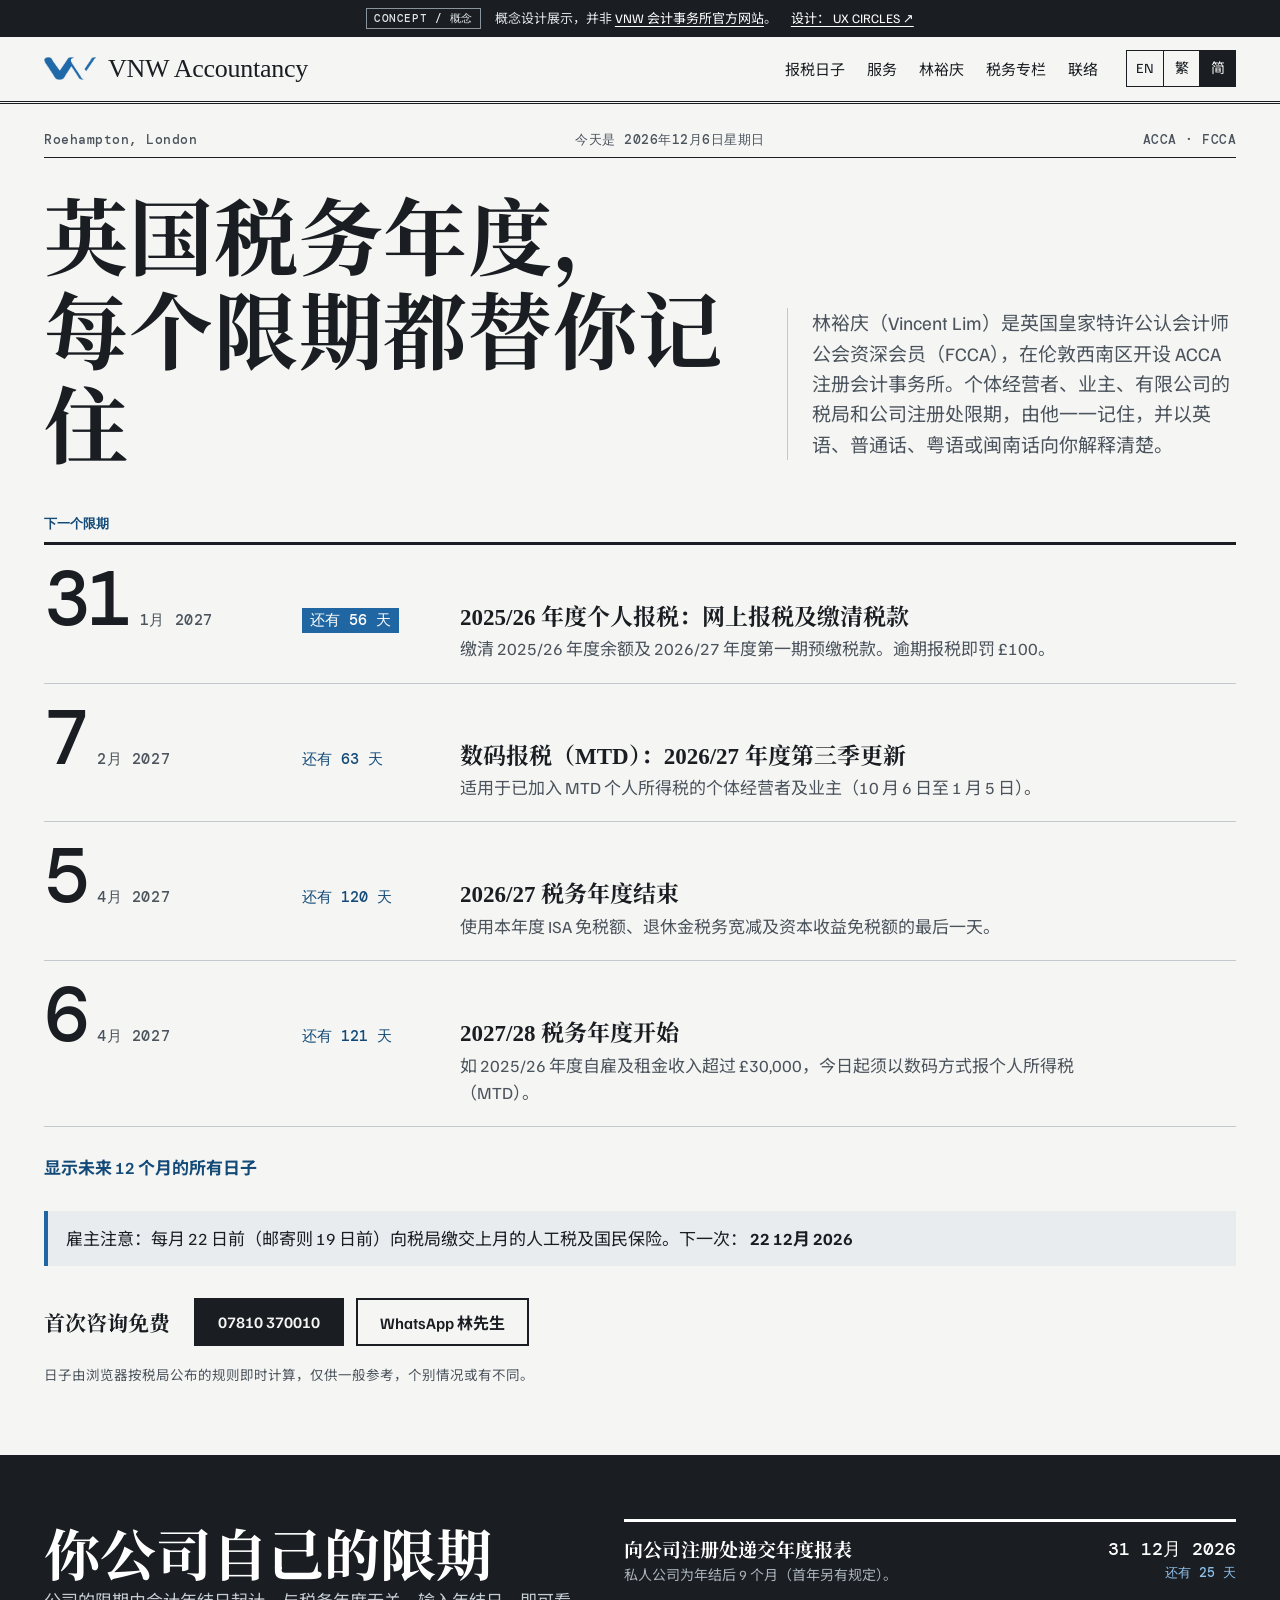
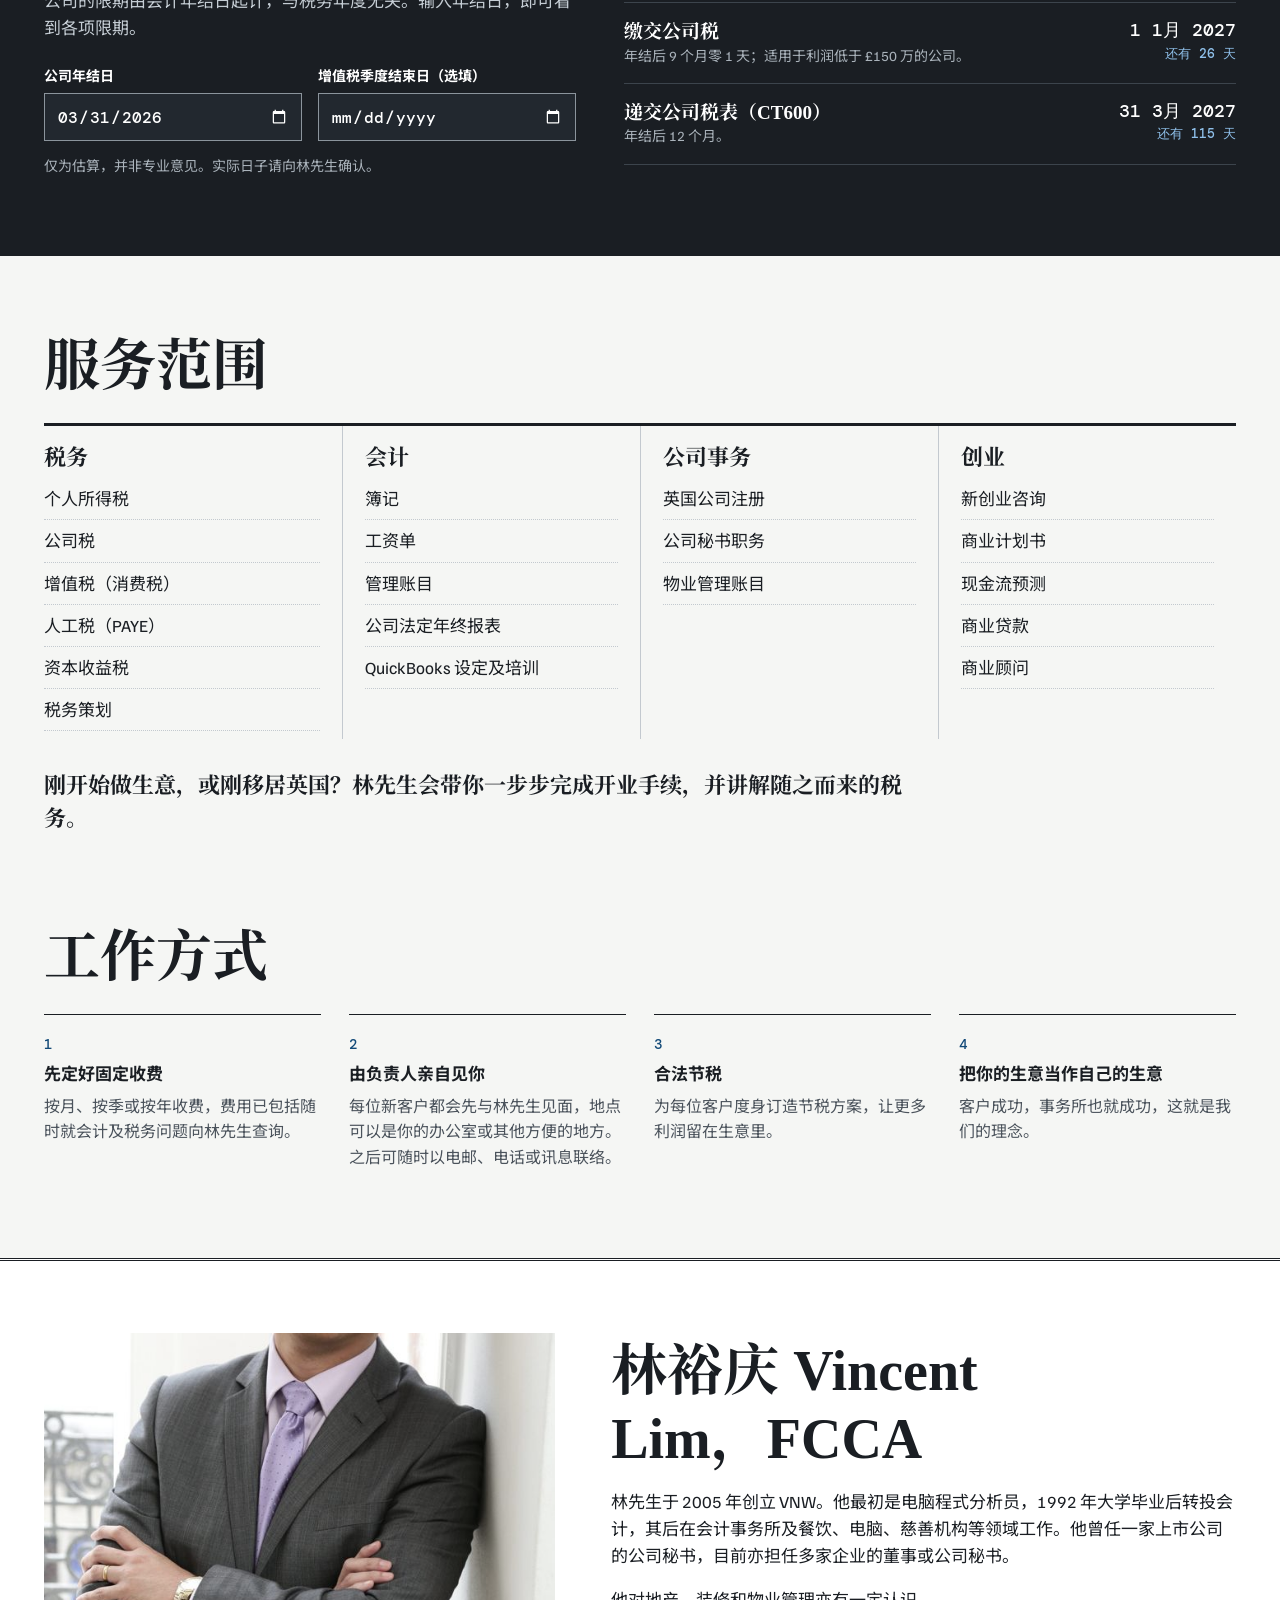
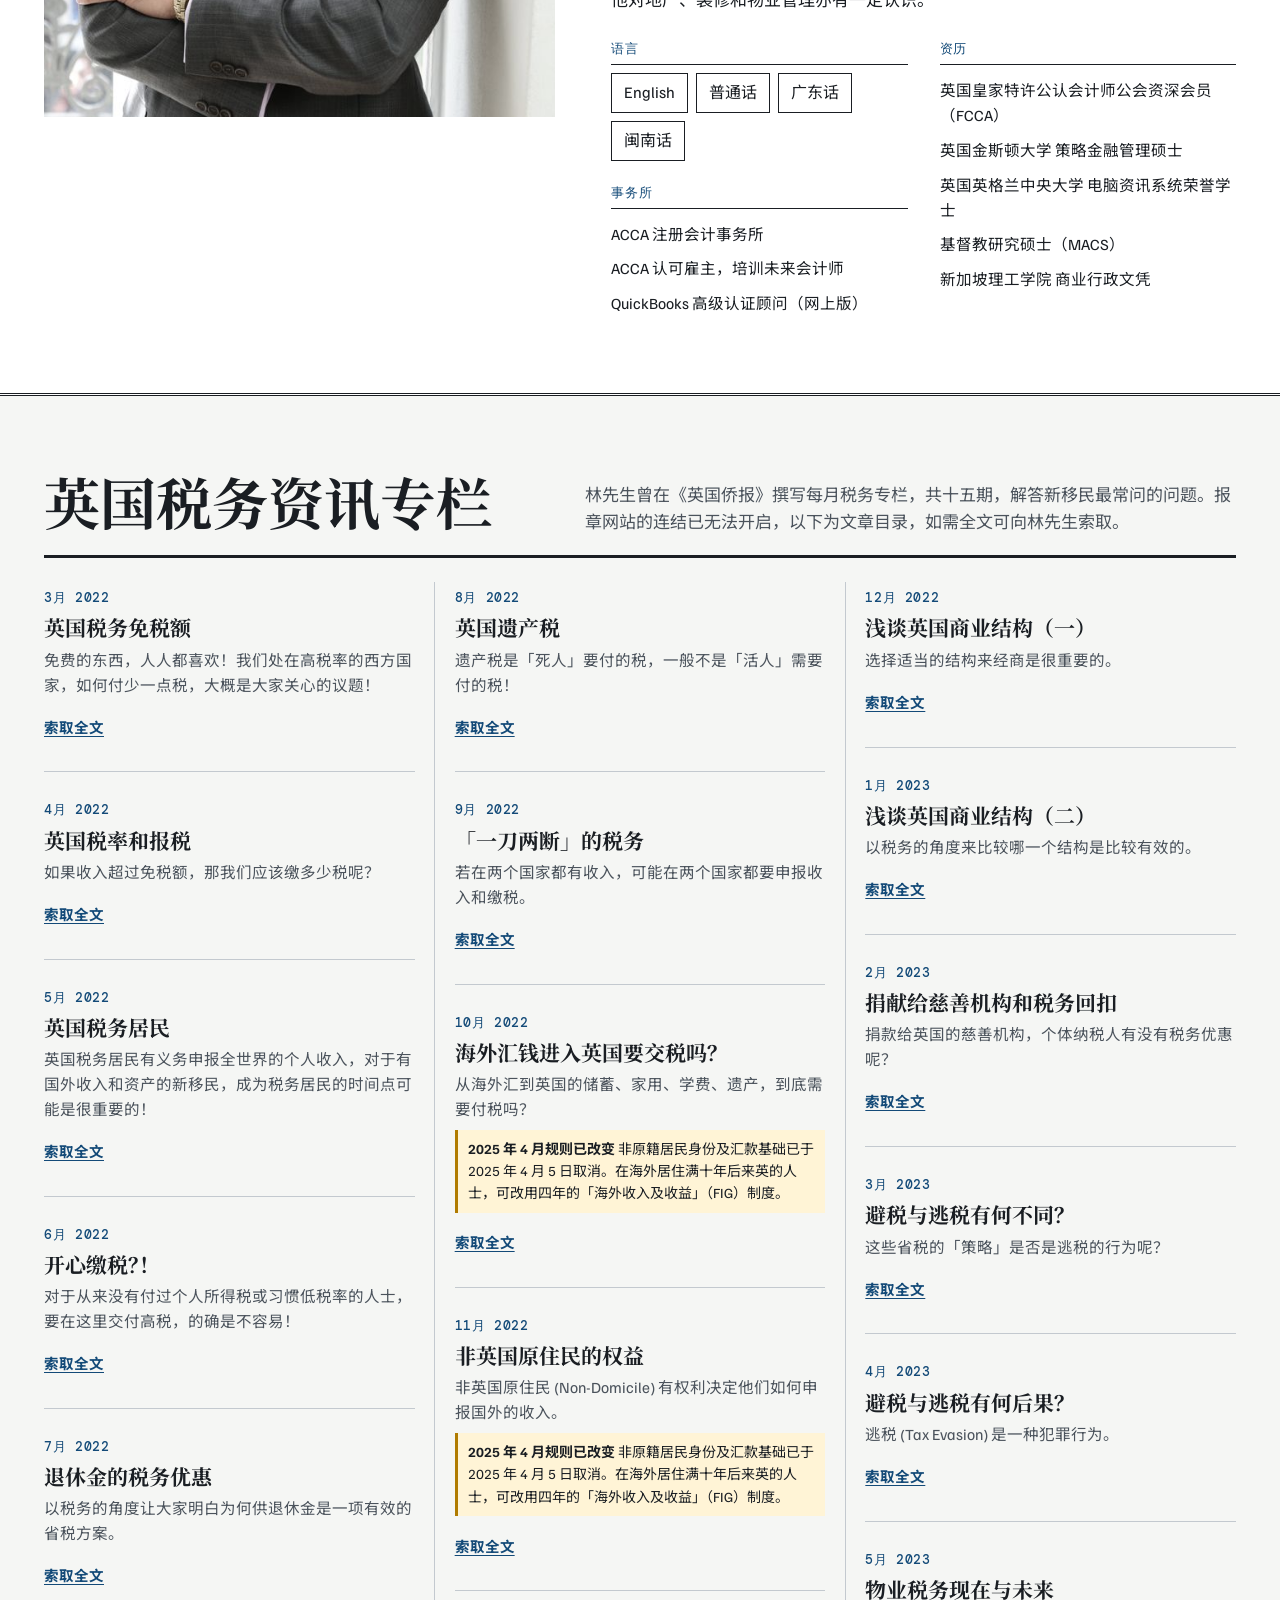
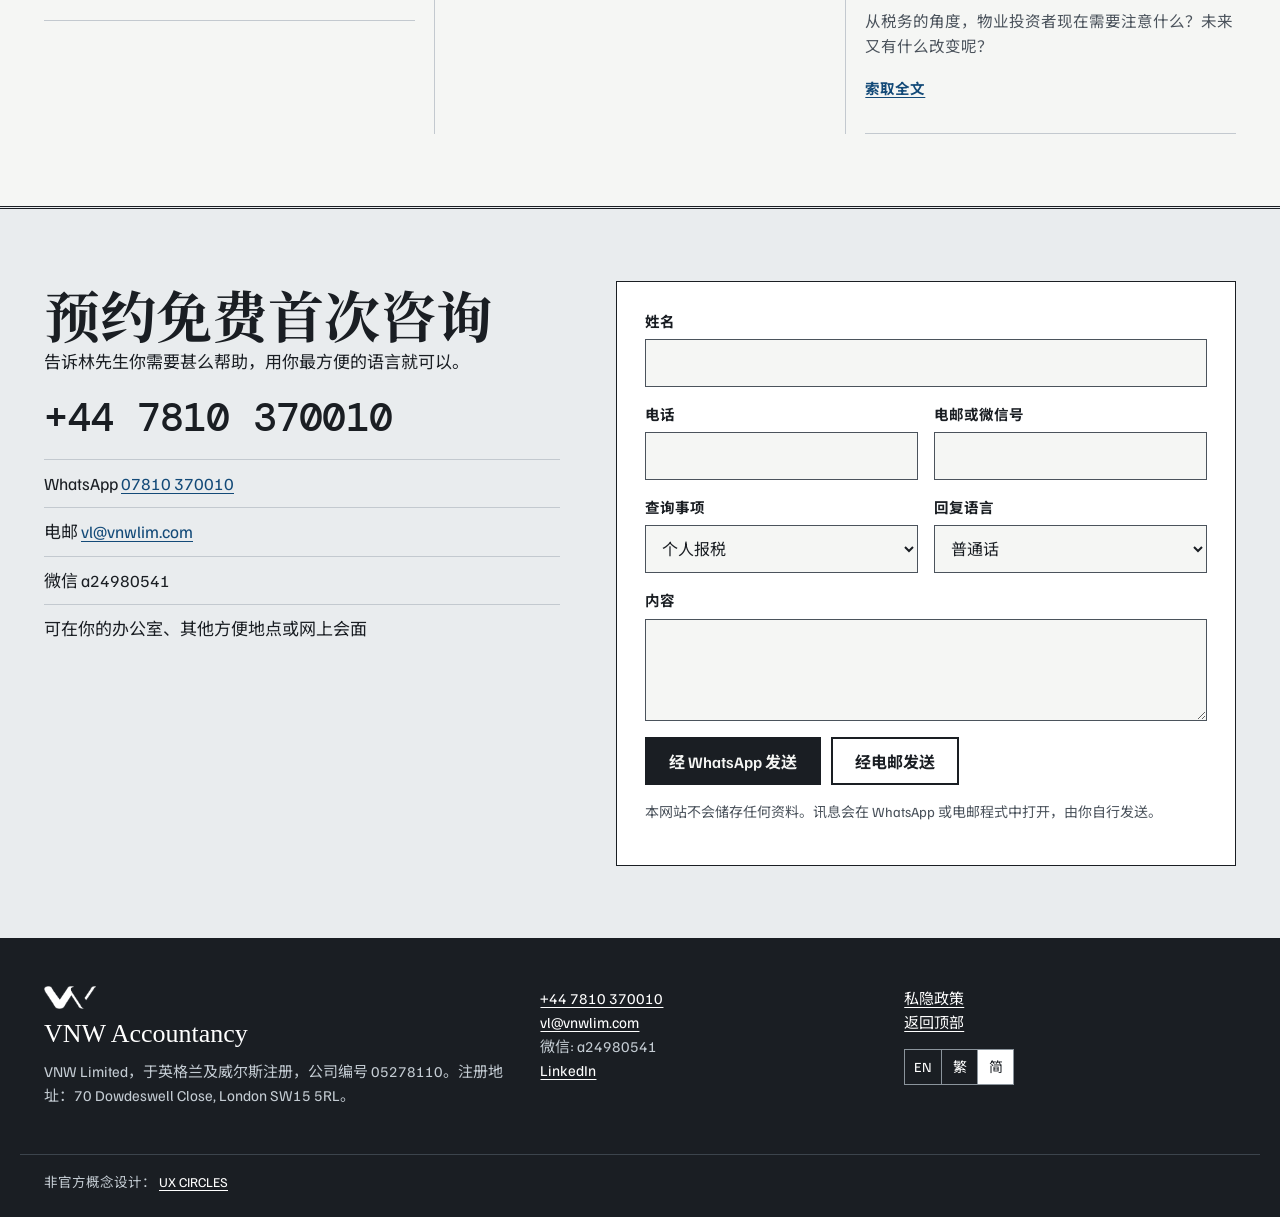
==== sc/index.html @ e7679396 "VNW Accountancy redesign concept: calendar-led, EN/繁/简 Co-Authored-By: Claude Opus 5.5 <noreply@anth" ====
<!doctype html>
<html lang="zh-Hans">
<head>
<meta charset="utf-8">
<meta name="viewport" content="width=device-width, initial-scale=1">
<meta name="robots" content="noindex, nofollow">
<title>VNW 会计事务所 | 林裕庆 FCCA，伦敦会计师</title>
<meta name="description" content="为个体经营者、业主及有限公司处理税务和账目，提供英语、普通话、粤语及闽南话服务。">
<meta name="theme-color" content="#f5f6f4">
<link rel="icon" href="../assets/img/favicon.svg" type="image/svg+xml">
<link rel="alternate" hreflang="en-GB" href="https://uxcircles.github.io/vnwlim/">
<link rel="alternate" hreflang="zh-Hant" href="https://uxcircles.github.io/vnwlim/zh/">
<link rel="alternate" hreflang="zh-Hans" href="https://uxcircles.github.io/vnwlim/sc/">
<link rel="preload" href="../assets/fonts/instrument-serif.woff2" as="font" type="font/woff2" crossorigin>
<link rel="preload" href="../assets/fonts/familjen.woff2" as="font" type="font/woff2" crossorigin>
<link rel="preload" href="../assets/fonts/noto-serif-sc-700.woff2" as="font" type="font/woff2" crossorigin>
<link rel="stylesheet" href="../assets/css/site.css?v=ee1ef38b">
</head>
<body>
<a class="skip" href="#main">跳至正文</a>
<div class="concept" role="note"><span class="concept-tag">Concept / 概念</span>
<span>概念设计展示，并非 <a href="https://www.vnwlim.com/" target="_blank" rel="noopener">VNW 会计事务所官方网站</a>。</span>
<a class="concept-by" href="https://ux-circles.com/professionals" target="_blank" rel="noopener">设计： UX CIRCLES ↗</a></div><header class="mast" id="top">
<div class="mast-in">
<a class="brand" href="./" aria-label="VNW Accountancy">
<img src="../assets/img/vw-mark.png" width="61" height="27" alt=""><span class="brand-name">VNW Accountancy</span></a>
<nav class="nav" id="nav" aria-label="选单"><a href="#dates">报税日子</a><a href="#services">服务</a><a href="#vincent">林裕庆</a><a href="#column">税务专栏</a><a href="#contact">联络</a></nav>
<nav class="lang" aria-label="Language / 语言"><a href="../" hreflang="en-GB" lang="en-GB" title="English">EN</a><a href="../zh/" hreflang="zh-Hant" lang="zh-Hant" title="繁体中文">繁</a><a href="../sc/" hreflang="zh-Hans" lang="zh-Hans" aria-current="true" title="简体中文">简</a></nav>
<button class="menu-btn" aria-expanded="false" aria-controls="nav">选单</button>
</div>
</header><main id="main">
<section class="hero" id="dates" aria-labelledby="h1">
<div class="wrap">
<p class="dateline"><span>Roehampton, London</span><span>今天是 <time id="today" datetime="2026-11-17">2026 年 11 月 17 日（星期二）</time></span><span>ACCA · FCCA</span></p>
<div class="hero-top"><h1 id="h1">英国税务年度，<br>每个限期都替你记住</h1>
<p class="lede">林裕庆（Vincent Lim）是英国皇家特许公认会计师公会资深会员（FCCA），在伦敦西南区开设 ACCA 注册会计事务所。个体经营者、业主、有限公司的税局和公司注册处限期，由他一一记住，并以英语、普通话、粤语或闽南话向你解释清楚。</p></div>
<h2 class="d-head">下一个限期</h2>
<ol class="d-list" id="d-next">
<li class="d-row"><time class="d-date" datetime="2027-01-31"><span class="d-day">31</span><span class="d-mon">1月 2027</span></time>
<span class="d-count">还有 75 天</span><div class="d-text"><h3>2025/26 年度个人报税：网上报税及缴清税款</h3><p>缴清 2025/26 年度余额及 2026/27 年度第一期预缴税款。逾期报税即罚 £100。</p></div></li>
<li class="d-row"><time class="d-date" datetime="2027-02-07"><span class="d-day">7</span><span class="d-mon">2月 2027</span></time>
<span class="d-count">还有 82 天</span><div class="d-text"><h3>数码报税（MTD）：2026/27 年度第三季更新</h3><p>适用于已加入 MTD 个人所得税的个体经营者及业主（10 月 6 日至 1 月 5 日）。</p></div></li>
<li class="d-row"><time class="d-date" datetime="2027-04-05"><span class="d-day">5</span><span class="d-mon">4月 2027</span></time>
<span class="d-count">还有 139 天</span><div class="d-text"><h3>2026/27 税务年度结束</h3><p>使用本年度 ISA 免税额、退休金税务宽减及资本收益免税额的最后一天。</p></div></li>
<li class="d-row"><time class="d-date" datetime="2027-04-06"><span class="d-day">6</span><span class="d-mon">4月 2027</span></time>
<span class="d-count">还有 140 天</span><div class="d-text"><h3>2027/28 税务年度开始</h3><p>如 2025/26 年度自雇及租金收入超过 £30,000，今日起须以数码方式报个人所得税（MTD）。</p></div></li>
</ol>
<details class="d-more"><summary>显示未来 12 个月的所有日子</summary>
<ol class="d-list d-list-sm" id="d-year">
<li class="d-row"><time class="d-date" datetime="2027-01-31"><span class="d-day">31</span><span class="d-mon">1月 2027</span></time>
<span class="d-count">还有 75 天</span><div class="d-text"><h3>2025/26 年度个人报税：网上报税及缴清税款</h3><p>缴清 2025/26 年度余额及 2026/27 年度第一期预缴税款。逾期报税即罚 £100。</p></div></li>
<li class="d-row"><time class="d-date" datetime="2027-02-07"><span class="d-day">7</span><span class="d-mon">2月 2027</span></time>
<span class="d-count">还有 82 天</span><div class="d-text"><h3>数码报税（MTD）：2026/27 年度第三季更新</h3><p>适用于已加入 MTD 个人所得税的个体经营者及业主（10 月 6 日至 1 月 5 日）。</p></div></li>
<li class="d-row"><time class="d-date" datetime="2027-04-05"><span class="d-day">5</span><span class="d-mon">4月 2027</span></time>
<span class="d-count">还有 139 天</span><div class="d-text"><h3>2026/27 税务年度结束</h3><p>使用本年度 ISA 免税额、退休金税务宽减及资本收益免税额的最后一天。</p></div></li>
<li class="d-row"><time class="d-date" datetime="2027-04-06"><span class="d-day">6</span><span class="d-mon">4月 2027</span></time>
<span class="d-count">还有 140 天</span><div class="d-text"><h3>2027/28 税务年度开始</h3><p>如 2025/26 年度自雇及租金收入超过 £30,000，今日起须以数码方式报个人所得税（MTD）。</p></div></li>
<li class="d-row"><time class="d-date" datetime="2027-05-07"><span class="d-day">7</span><span class="d-mon">5月 2027</span></time>
<span class="d-count">还有 171 天</span><div class="d-text"><h3>数码报税（MTD）：2026/27 年度第四季更新</h3><p>涵盖 1 月 6 日至 4 月 5 日，全年数字于翌年 1 月 31 日前的报税表中确定。</p></div></li>
<li class="d-row"><time class="d-date" datetime="2027-05-31"><span class="d-day">31</span><span class="d-mon">5月 2027</span></time>
<span class="d-count">还有 195 天</span><div class="d-text"><h3>雇主：向员工发出 2026/27 年度 P60</h3><p>4 月 5 日仍在职的每位员工都要收到。</p></div></li>
<li class="d-row"><time class="d-date" datetime="2027-07-06"><span class="d-day">6</span><span class="d-mon">7月 2027</span></time>
<span class="d-count">还有 231 天</span><div class="d-text"><h3>雇主：递交 2026/27 年度 P11D 及 P11D(b)</h3><p>申报公司车、医疗保险等实物福利。</p></div></li>
<li class="d-row"><time class="d-date" datetime="2027-07-31"><span class="d-day">31</span><span class="d-mon">7月 2027</span></time>
<span class="d-count">还有 256 天</span><div class="d-text"><h3>2026/27 年度第二期预缴税款</h3><p>上一年度个人税单超过 £1,000 的人士须缴交。</p></div></li>
<li class="d-row"><time class="d-date" datetime="2027-08-07"><span class="d-day">7</span><span class="d-mon">8月 2027</span></time>
<span class="d-count">还有 263 天</span><div class="d-text"><h3>数码报税（MTD）：2027/28 年度第一季更新</h3><p>涵盖 4 月 6 日至 7 月 5 日，须经认可软件递交。</p></div></li>
<li class="d-row"><time class="d-date" datetime="2027-10-05"><span class="d-day">5</span><span class="d-mon">10月 2027</span></time>
<span class="d-count">还有 322 天</span><div class="d-text"><h3>登记 2026/27 年度个人报税</h3><p>如上一税务年度开始自雇、出租物业或有其他未扣税收入。</p></div></li>
<li class="d-row"><time class="d-date" datetime="2027-10-31"><span class="d-day">31</span><span class="d-mon">10月 2027</span></time>
<span class="d-count">还有 348 天</span><div class="d-text"><h3>2026/27 年度纸本个人报税表</h3><p>改为网上报税可延至 1 月 31 日。</p></div></li>
<li class="d-row"><time class="d-date" datetime="2027-11-07"><span class="d-day">7</span><span class="d-mon">11月 2027</span></time>
<span class="d-count">还有 355 天</span><div class="d-text"><h3>数码报税（MTD）：2027/28 年度第二季更新</h3><p>涵盖 7 月 6 日至 10 月 5 日。</p></div></li>
</ol></details>
<p class="d-paye">雇主注意：每月 22 日前（邮寄则 19 日前）向税局缴交上月的人工税及国民保险。下一次： <strong id="paye">22 11月 2026</strong></p>
<div class="hero-cta"><p class="cta-label">首次咨询免费</p>
<a class="btn btn-ink" href="tel:+447810370010">07810 370010</a>
<a class="btn" href="https://wa.me/447810370010" target="_blank" rel="noopener">WhatsApp 林先生</a></div>
<p class="d-note">日子由浏览器按税局公布的规则即时计算，仅供一般参考，个别情况或有不同。</p>
</div>
</section>

<section class="co" id="company" aria-labelledby="co-h">
<div class="wrap co-in">
<div><h2 id="co-h">你公司自己的限期</h2><p>公司的限期由会计年结日起计，与税务年度无关。输入年结日，即可看到各项限期。</p>
<form class="co-form" onsubmit="return false">
<label>公司年结日<input type="date" id="co-ye" value="2026-03-31"></label>
<label>增值税季度结束日（选填）<input type="date" id="co-vat"></label>
</form>
<p class="small">仅为估算，并非专业意见。实际日子请向林先生确认。</p></div>
<ol class="co-out" id="co-out" aria-live="polite"><li>选择日期后显示限期</li></ol>
</div>
</section>

<section class="svc" id="services" aria-labelledby="svc-h">
<div class="wrap">
<h2 id="svc-h">服务范围</h2>
<div class="svc-grid"><div class="svc-col"><h3>税务</h3><ul><li>个人所得税</li><li>公司税</li><li>增值税（消费税）</li><li>人工税（PAYE）</li><li>资本收益税</li><li>税务策划</li></ul></div><div class="svc-col"><h3>会计</h3><ul><li>簿记</li><li>工资单</li><li>管理账目</li><li>公司法定年终报表</li><li>QuickBooks 设定及培训</li></ul></div><div class="svc-col"><h3>公司事务</h3><ul><li>英国公司注册</li><li>公司秘书职务</li><li>物业管理账目</li></ul></div><div class="svc-col"><h3>创业</h3><ul><li>新创业咨询</li><li>商业计划书</li><li>现金流预测</li><li>商业贷款</li><li>商业顾问</li></ul></div></div>
<p class="svc-new">刚开始做生意，或刚移居英国？林先生会带你一步步完成开业手续，并讲解随之而来的税务。</p>
</div>
</section>

<section class="ways" aria-labelledby="ways-h">
<div class="wrap"><h2 id="ways-h">工作方式</h2><ol class="ways-list"><li><span class="w-n">1</span><h3>先定好固定收费</h3><p>按月、按季或按年收费，费用已包括随时就会计及税务问题向林先生查询。</p></li><li><span class="w-n">2</span><h3>由负责人亲自见你</h3><p>每位新客户都会先与林先生见面，地点可以是你的办公室或其他方便的地方。之后可随时以电邮、电话或讯息联络。</p></li><li><span class="w-n">3</span><h3>合法节税</h3><p>为每位客户度身订造节税方案，让更多利润留在生意里。</p></li><li><span class="w-n">4</span><h3>把你的生意当作自己的生意</h3><p>客户成功，事务所也就成功，这就是我们的理念。</p></li></ol></div>
</section>

<section class="vin" id="vincent" aria-labelledby="vin-h">
<div class="wrap vin-in">
<figure class="vin-photo"><img src="../assets/img/vincent-700.jpg" srcset="../assets/img/vincent-700.jpg 700w, ../assets/img/vincent.jpg 1400w" sizes="(min-width: 900px) 40vw, 100vw" width="700" height="467" alt="林裕庆穿灰色西装，双手交叉站在窗前" loading="lazy"></figure>
<div class="vin-text">
<h2 id="vin-h">林裕庆 Vincent Lim，FCCA</h2>
<p>林先生于 2005 年创立 VNW。他最初是电脑程式分析员，1992 年大学毕业后转投会计，其后在会计事务所及餐饮、电脑、慈善机构等领域工作。他曾任一家上市公司的公司秘书，目前亦担任多家企业的董事或公司秘书。</p><p>他对地产、装修和物业管理亦有一定认识。</p>
<div class="vin-facts">
<div><h3>语言</h3><ul class="langs"><li lang="en">English</li><li lang="zh-Hant">普通话</li><li lang="zh-Hant">广东话</li><li lang="zh-Hant">闽南话</li></ul></div>
<div><h3>资历</h3><ul><li>英国皇家特许公认会计师公会资深会员（FCCA）</li><li>英国金斯顿大学 策略金融管理硕士</li><li>英国英格兰中央大学 电脑资讯系统荣誉学士</li><li>基督教研究硕士（MACS）</li><li>新加坡理工学院 商业行政文凭</li></ul></div>
<div><h3>事务所</h3><ul><li>ACCA 注册会计事务所</li><li>ACCA 认可雇主，培训未来会计师</li><li>QuickBooks 高级认证顾问（网上版）</li></ul></div>
</div></div>
</div>
</section>

<section class="col" id="column" aria-labelledby="col-h">
<div class="wrap">
<div class="col-head"><h2 id="col-h">英国税务资讯专栏</h2><p>林先生曾在《英国侨报》撰写每月税务专栏，共十五期，解答新移民最常问的问题。报章网站的连结已无法开启，以下为文章目录，如需全文可向林先生索取。</p></div>
<ol class="col-grid"><li class="c-item"><time datetime="2022-03">3月 2022</time><h3>英国税务免税额</h3><p>免费的东西，人人都喜欢！我们处在高税率的西方国家，如何付少一点税，大概是大家关心的议题！</p><a class="c-ask" href="https://wa.me/447810370010?text=%E6%9E%97%E5%85%88%E7%94%9F%E6%82%A8%E5%A5%BD%2C%20%E8%8B%B1%E5%9C%8B%E7%A8%85%E5%8B%99%E5%85%8D%E7%A8%85%E9%A1%8D%20%282022-03%29" target="_blank" rel="noopener">索取全文</a></li><li class="c-item"><time datetime="2022-04">4月 2022</time><h3>英国税率和报税</h3><p>如果收入超过免税额，那我们应该缴多少税呢？</p><a class="c-ask" href="https://wa.me/447810370010?text=%E6%9E%97%E5%85%88%E7%94%9F%E6%82%A8%E5%A5%BD%2C%20%E8%8B%B1%E5%9C%8B%E7%A8%85%E7%8E%87%E5%92%8C%E5%A0%B1%E7%A8%85%20%282022-04%29" target="_blank" rel="noopener">索取全文</a></li><li class="c-item"><time datetime="2022-05">5月 2022</time><h3>英国税务居民</h3><p>英国税务居民有义务申报全世界的个人收入，对于有国外收入和资产的新移民，成为税务居民的时间点可能是很重要的！</p><a class="c-ask" href="https://wa.me/447810370010?text=%E6%9E%97%E5%85%88%E7%94%9F%E6%82%A8%E5%A5%BD%2C%20%E8%8B%B1%E5%9C%8B%E7%A8%85%E5%8B%99%E5%B1%85%E6%B0%91%20%282022-05%29" target="_blank" rel="noopener">索取全文</a></li><li class="c-item"><time datetime="2022-06">6月 2022</time><h3>开心缴税？！</h3><p>对于从来没有付过个人所得税或习惯低税率的人士，要在这里交付高税，的确是不容易！</p><a class="c-ask" href="https://wa.me/447810370010?text=%E6%9E%97%E5%85%88%E7%94%9F%E6%82%A8%E5%A5%BD%2C%20%E9%96%8B%E5%BF%83%E7%B9%B3%E7%A8%85%EF%BC%9F%EF%BC%81%20%282022-06%29" target="_blank" rel="noopener">索取全文</a></li><li class="c-item"><time datetime="2022-07">7月 2022</time><h3>退休金的税务优惠</h3><p>以税务的角度让大家明白为何供退休金是一项有效的省税方案。</p><a class="c-ask" href="https://wa.me/447810370010?text=%E6%9E%97%E5%85%88%E7%94%9F%E6%82%A8%E5%A5%BD%2C%20%E9%80%80%E4%BC%91%E9%87%91%E7%9A%84%E7%A8%85%E5%8B%99%E5%84%AA%E6%83%A0%20%282022-07%29" target="_blank" rel="noopener">索取全文</a></li><li class="c-item"><time datetime="2022-08">8月 2022</time><h3>英国遗产税</h3><p>遗产税是「死人」要付的税，一般不是「活人」需要付的税！</p><a class="c-ask" href="https://wa.me/447810370010?text=%E6%9E%97%E5%85%88%E7%94%9F%E6%82%A8%E5%A5%BD%2C%20%E8%8B%B1%E5%9C%8B%E9%81%BA%E7%94%A2%E7%A8%85%20%282022-08%29" target="_blank" rel="noopener">索取全文</a></li><li class="c-item"><time datetime="2022-09">9月 2022</time><h3>「一刀两断」的税务</h3><p>若在两个国家都有收入，可能在两个国家都要申报收入和缴税。</p><a class="c-ask" href="https://wa.me/447810370010?text=%E6%9E%97%E5%85%88%E7%94%9F%E6%82%A8%E5%A5%BD%2C%20%E3%80%8C%E4%B8%80%E5%88%80%E5%85%A9%E6%96%B7%E3%80%8D%E7%9A%84%E7%A8%85%E5%8B%99%20%282022-09%29" target="_blank" rel="noopener">索取全文</a></li><li class="c-item"><time datetime="2022-10">10月 2022</time><h3>海外汇钱进入英国要交税吗？</h3><p>从海外汇到英国的储蓄、家用、学费、遗产，到底需要付税吗？</p><p class="c-flag"><strong>2025 年 4 月规则已改变</strong> 非原籍居民身份及汇款基础已于 2025 年 4 月 5 日取消。在海外居住满十年后来英的人士，可改用四年的「海外收入及收益」（FIG）制度。</p><a class="c-ask" href="https://wa.me/447810370010?text=%E6%9E%97%E5%85%88%E7%94%9F%E6%82%A8%E5%A5%BD%2C%20%E6%B5%B7%E5%A4%96%E5%8C%AF%E9%8C%A2%E9%80%B2%E5%85%A5%E8%8B%B1%E5%9C%8B%E8%A6%81%E4%BA%A4%E7%A8%85%E5%97%8E%EF%BC%9F%20%282022-10%29" target="_blank" rel="noopener">索取全文</a></li><li class="c-item"><time datetime="2022-11">11月 2022</time><h3>非英国原住民的权益</h3><p>非英国原住民 (Non-Domicile) 有权利决定他们如何申报国外的收入。</p><p class="c-flag"><strong>2025 年 4 月规则已改变</strong> 非原籍居民身份及汇款基础已于 2025 年 4 月 5 日取消。在海外居住满十年后来英的人士，可改用四年的「海外收入及收益」（FIG）制度。</p><a class="c-ask" href="https://wa.me/447810370010?text=%E6%9E%97%E5%85%88%E7%94%9F%E6%82%A8%E5%A5%BD%2C%20%E9%9D%9E%E8%8B%B1%E5%9C%8B%E5%8E%9F%E4%BD%8F%E6%B0%91%E7%9A%84%E6%AC%8A%E7%9B%8A%20%282022-11%29" target="_blank" rel="noopener">索取全文</a></li><li class="c-item"><time datetime="2022-12">12月 2022</time><h3>浅谈英国商业结构（一）</h3><p>选择适当的结构来经商是很重要的。</p><a class="c-ask" href="https://wa.me/447810370010?text=%E6%9E%97%E5%85%88%E7%94%9F%E6%82%A8%E5%A5%BD%2C%20%E6%B7%BA%E8%AB%87%E8%8B%B1%E5%9C%8B%E5%95%86%E6%A5%AD%E7%B5%90%E6%A7%8B%EF%BC%88%E4%B8%80%EF%BC%89%20%282022-12%29" target="_blank" rel="noopener">索取全文</a></li><li class="c-item"><time datetime="2023-01">1月 2023</time><h3>浅谈英国商业结构（二）</h3><p>以税务的角度来比较哪一个结构是比较有效的。</p><a class="c-ask" href="https://wa.me/447810370010?text=%E6%9E%97%E5%85%88%E7%94%9F%E6%82%A8%E5%A5%BD%2C%20%E6%B7%BA%E8%AB%87%E8%8B%B1%E5%9C%8B%E5%95%86%E6%A5%AD%E7%B5%90%E6%A7%8B%EF%BC%88%E4%BA%8C%EF%BC%89%20%282023-01%29" target="_blank" rel="noopener">索取全文</a></li><li class="c-item"><time datetime="2023-02">2月 2023</time><h3>捐献给慈善机构和税务回扣</h3><p>捐款给英国的慈善机构，个体纳税人有没有税务优惠呢？</p><a class="c-ask" href="https://wa.me/447810370010?text=%E6%9E%97%E5%85%88%E7%94%9F%E6%82%A8%E5%A5%BD%2C%20%E6%8D%90%E7%8D%BB%E7%B5%A6%E6%85%88%E5%96%84%E6%A9%9F%E6%A7%8B%E5%92%8C%E7%A8%85%E5%8B%99%E5%9B%9E%E6%89%A3%20%282023-02%29" target="_blank" rel="noopener">索取全文</a></li><li class="c-item"><time datetime="2023-03">3月 2023</time><h3>避税与逃税有何不同？</h3><p>这些省税的「策略」是否是逃税的行为呢？</p><a class="c-ask" href="https://wa.me/447810370010?text=%E6%9E%97%E5%85%88%E7%94%9F%E6%82%A8%E5%A5%BD%2C%20%E9%81%BF%E7%A8%85%E8%88%87%E9%80%83%E7%A8%85%E6%9C%89%E4%BD%95%E4%B8%8D%E5%90%8C%EF%BC%9F%20%282023-03%29" target="_blank" rel="noopener">索取全文</a></li><li class="c-item"><time datetime="2023-04">4月 2023</time><h3>避税与逃税有何后果？</h3><p>逃税 (Tax Evasion) 是一种犯罪行为。</p><a class="c-ask" href="https://wa.me/447810370010?text=%E6%9E%97%E5%85%88%E7%94%9F%E6%82%A8%E5%A5%BD%2C%20%E9%81%BF%E7%A8%85%E8%88%87%E9%80%83%E7%A8%85%E6%9C%89%E4%BD%95%E5%BE%8C%E6%9E%9C%EF%BC%9F%20%282023-04%29" target="_blank" rel="noopener">索取全文</a></li><li class="c-item"><time datetime="2023-05">5月 2023</time><h3>物业税务现在与未来</h3><p>从税务的角度，物业投资者现在需要注意什么？未来又有什么改变呢？</p><a class="c-ask" href="https://wa.me/447810370010?text=%E6%9E%97%E5%85%88%E7%94%9F%E6%82%A8%E5%A5%BD%2C%20%E7%89%A9%E6%A5%AD%E7%A8%85%E5%8B%99%E7%8F%BE%E5%9C%A8%E8%88%87%E6%9C%AA%E4%BE%86%20%282023-05%29" target="_blank" rel="noopener">索取全文</a></li></ol>
</div>
</section>

<section class="contact" id="contact" aria-labelledby="ct-h">
<div class="wrap ct-in">
<div class="ct-info">
<h2 id="ct-h">预约免费首次咨询</h2>
<p>告诉林先生你需要甚么帮助，用你最方便的语言就可以。</p>
<p class="ct-phone"><a href="tel:+447810370010">+44 7810 370010</a></p>
<ul class="ct-list"><li>WhatsApp <a href="https://wa.me/447810370010" target="_blank" rel="noopener">07810 370010</a></li>
<li>电邮 <a href="mailto:vl@vnwlim.com">vl@vnwlim.com</a></li><li>微信 a24980541</li>
<li>可在你的办公室、其他方便地点或网上会面</li></ul>
</div>
<form class="ct-form" id="ct-form" novalidate>
<label>姓名<input name="name" autocomplete="name" required></label>
<div class="two"><label>电话<input name="phone" type="tel" autocomplete="tel"></label>
<label>电邮或微信号<input name="reach" autocomplete="email"></label></div>
<div class="two"><label>查询事项<select name="topic"><option>个人报税</option><option>公司账目及公司税</option><option>增值税或工资单</option><option>开业</option><option>刚移居英国</option><option>业主或物业</option><option>其他</option></select></label>
<label>回复语言<select name="lang"><option>English</option><option selected>普通话</option><option>广东话</option><option>闽南话</option></select></label></div>
<label>内容<textarea name="msg" rows="4"></textarea></label>
<p class="ct-err" id="ct-err" role="alert" hidden></p>
<div class="ct-btns"><button class="btn btn-ink" value="wa">经 WhatsApp 发送</button><button class="btn" value="mail">经电邮发送</button></div>
<p class="small">本网站不会储存任何资料。讯息会在 WhatsApp 或电邮程式中打开，由你自行发送。</p>
</form>
</div>
</section>
</main><footer class="foot">
<div class="wrap foot-in">
<div><img src="../assets/img/vw-mark.png" width="61" height="27" alt=""><p class="foot-name">VNW Accountancy</p>
<p>VNW Limited，于英格兰及威尔斯注册，公司编号 05278110。注册地址：70 Dowdeswell Close, London SW15 5RL。</p></div>
<div><p><a href="tel:+447810370010">+44 7810 370010</a><br><a href="mailto:vl@vnwlim.com">vl@vnwlim.com</a><br>微信: a24980541<br>
<a href="https://www.linkedin.com/in/vincent-lim-140ba69/" target="_blank" rel="noopener">LinkedIn</a></p></div>
<div><p><a href="../sc/privacy.html">私隐政策</a><br><a href="#top">返回顶部</a></p>
<nav class="lang lang-foot" aria-label="Language / 语言"><a href="../" hreflang="en-GB" lang="en-GB" title="English">EN</a><a href="../zh/" hreflang="zh-Hant" lang="zh-Hant" title="繁体中文">繁</a><a href="../sc/" hreflang="zh-Hans" lang="zh-Hans" aria-current="true" title="简体中文">简</a></nav></div>
</div>
<p class="wrap foot-note">非官方概念设计： <a href="https://ux-circles.com/professionals" target="_blank" rel="noopener">UX CIRCLES</a></p>
</footer>
<nav class="mbar" aria-label="致电">
<a href="tel:+447810370010">致电</a><a href="https://wa.me/447810370010" target="_blank" rel="noopener">WhatsApp</a><a href="mailto:vl@vnwlim.com">电邮</a>
</nav><script>window.VNW={"lang": "sc", "deadlines": [{"m": 1, "d": 31, "from": null, "t": "{a} 年度个人报税：网上报税及缴清税款", "w": "缴清 {a} 年度余额及 {b} 年度第一期预缴税款。逾期报税即罚 £100。", "y": {}}, {"m": 2, "d": 7, "from": "2026-08-07", "t": "数码报税（MTD）：{b} 年度第三季更新", "w": "适用于已加入 MTD 个人所得税的个体经营者及业主（10 月 6 日至 1 月 5 日）。", "y": {}}, {"m": 4, "d": 5, "from": null, "t": "{b} 税务年度结束", "w": "使用本年度 ISA 免税额、退休金税务宽减及资本收益免税额的最后一天。", "y": {}}, {"m": 4, "d": 6, "from": null, "t": "{c} 税务年度开始", "w": "新年度的免税额及税率由今日起生效。", "y": {"2027": "如 2025/26 年度自雇及租金收入超过 £30,000，今日起须以数码方式报个人所得税（MTD）。", "2028": "如 2026/27 年度自雇及租金收入超过 £20,000，今日起须以数码方式报个人所得税（MTD）。"}}, {"m": 5, "d": 7, "from": "2026-08-07", "t": "数码报税（MTD）：{b} 年度第四季更新", "w": "涵盖 1 月 6 日至 4 月 5 日，全年数字于翌年 1 月 31 日前的报税表中确定。", "y": {}}, {"m": 5, "d": 31, "from": null, "t": "雇主：向员工发出 {b} 年度 P60", "w": "4 月 5 日仍在职的每位员工都要收到。", "y": {}}, {"m": 7, "d": 6, "from": null, "t": "雇主：递交 {b} 年度 P11D 及 P11D(b)", "w": "申报公司车、医疗保险等实物福利。", "y": {}}, {"m": 7, "d": 31, "from": null, "t": "{b} 年度第二期预缴税款", "w": "上一年度个人税单超过 £1,000 的人士须缴交。", "y": {}}, {"m": 8, "d": 7, "from": "2026-08-07", "t": "数码报税（MTD）：{c} 年度第一季更新", "w": "涵盖 4 月 6 日至 7 月 5 日，须经认可软件递交。", "y": {}}, {"m": 10, "d": 5, "from": null, "t": "登记 {b} 年度个人报税", "w": "如上一税务年度开始自雇、出租物业或有其他未扣税收入。", "y": {}}, {"m": 10, "d": 31, "from": null, "t": "{b} 年度纸本个人报税表", "w": "改为网上报税可延至 1 月 31 日。", "y": {}}, {"m": 11, "d": 7, "from": "2026-08-07", "t": "数码报税（MTD）：{c} 年度第二季更新", "w": "涵盖 7 月 6 日至 10 月 5 日。", "y": {}}], "ui": {"days": "还有 {n} 天", "day": "明天", "today": "今天", "months": ["1月", "2月", "3月", "4月", "5月", "6月", "7月", "8月", "9月", "10月", "11月", "12月"]}, "co": {"rows": {"ct_pay": "缴交公司税", "ch": "向公司注册处递交年度报表", "ct600": "递交公司税表（CT600）", "vat": "递交增值税表及缴税"}, "notes": {"ct_pay": "年结后 9 个月零 1 天；适用于利润低于 £150 万的公司。", "ch": "私人公司为年结后 9 个月（首年另有规定）。", "ct600": "年结后 12 个月。", "vat": "季度结束后 1 个月零 7 天，经 MTD 软件递交。"}, "empty": "选择日期后显示限期", "passed": "已过"}, "form": {"need": "请填写姓名及联络方式。", "hello": "林先生您好", "name": "姓名", "phone": "电话", "reach": "电邮或微信号", "topic": "查询事项", "lang": "回复语言"}, "wa": "https://wa.me/447810370010", "email": "vl@vnwlim.com"};</script>
<script src="../assets/js/main.js?v=7a157bbf" defer></script>
</body>
</html>
---- assets/css/site.css ----
/* VNW Accountancy concept. Newsprint page: ink on cool paper, the VW logo's blue, column rules. */
@font-face { font-family: "Instrument Serif"; src: url("../fonts/instrument-serif.woff2") format("woff2"); font-weight: 400; font-display: swap; }
@font-face { font-family: "Familjen Grotesk"; src: url("../fonts/familjen.woff2") format("woff2"); font-weight: 400 700; font-display: swap; }
@font-face { font-family: "DM Mono"; src: url("../fonts/dm-mono-500.woff2") format("woff2"); font-weight: 500; font-display: swap; }
@font-face { font-family: "Noto Serif TC"; src: url("../fonts/noto-serif-tc-700.woff2") format("woff2"); font-weight: 700; font-display: swap; }
@font-face { font-family: "Noto Sans TC"; src: url("../fonts/noto-sans-tc-400.woff2") format("woff2"); font-weight: 400; font-display: swap; }
@font-face { font-family: "Noto Sans TC"; src: url("../fonts/noto-sans-tc-700.woff2") format("woff2"); font-weight: 700; font-display: swap; }
@font-face { font-family: "Noto Serif SC"; src: url("../fonts/noto-serif-sc-700.woff2") format("woff2"); font-weight: 700; font-display: swap; }
@font-face { font-family: "Noto Sans SC"; src: url("../fonts/noto-sans-sc-400.woff2") format("woff2"); font-weight: 400; font-display: swap; }
@font-face { font-family: "Noto Sans SC"; src: url("../fonts/noto-sans-sc-700.woff2") format("woff2"); font-weight: 700; font-display: swap; }

:root {
  --paper: #f5f6f4;
  --paper-2: #e9ecee;
  --ink: #1a1e23;
  --ink-2: #4b535c;
  --rule: #c3c9cf;
  --blue: #1f66a3;
  --blue-deep: #134a78;
  --white: #ffffff;
  --display: "Instrument Serif", "Noto Serif TC", Georgia, serif;
  --text: "Familjen Grotesk", "Noto Sans TC", system-ui, sans-serif;
  --mono: "DM Mono", ui-monospace, monospace;
  --wrap: 1240px;
  --head-h: 64px;
}
:lang(zh-Hans) { --display: "Instrument Serif", "Noto Serif SC", serif; --text: "Familjen Grotesk", "Noto Sans SC", system-ui, sans-serif; }
[lang="zh-Hant"] { --display: "Instrument Serif", "Noto Serif TC", serif; --text: "Familjen Grotesk", "Noto Sans TC", system-ui, sans-serif; }

*, *::before, *::after { box-sizing: border-box; }
html, body { overflow-x: clip; }
html { scroll-behavior: smooth; scroll-padding-top: calc(var(--head-h) + 12px); -webkit-text-size-adjust: 100%; }
@media (prefers-reduced-motion: reduce) { html { scroll-behavior: auto; } *, *::before, *::after { transition: none !important; animation: none !important; } }
body { margin: 0; background: var(--paper); color: var(--ink); font: 400 17px/1.6 var(--text); }
img { max-width: 100%; height: auto; display: block; }
a { color: var(--blue-deep); text-underline-offset: 3px; }
a:hover { color: var(--blue); }
:focus-visible { outline: 3px solid var(--blue); outline-offset: 2px; }
h1, h2, h3 { margin: 0; font-weight: 400; text-wrap: balance; }
h2 { font: 400 clamp(34px, 4.4vw, 56px)/1.05 var(--display); letter-spacing: -0.01em; }
h3 { font: 700 17px/1.35 var(--text); }
:lang(zh) h1, :lang(zh) h2 { font-weight: 700; letter-spacing: 0; line-height: 1.2; }
p { margin: 0 0 1em; }
ul, ol { margin: 0; padding: 0; list-style: none; }
.wrap { max-width: var(--wrap); margin: 0 auto; padding: 0 24px; }
.narrow { max-width: 760px; }
.small { font-size: 14px; color: var(--ink-2); }
.skip { position: absolute; left: 8px; top: -60px; background: var(--ink); color: #fff; padding: 10px 14px; z-index: 50; }
.skip:focus { top: 8px; }

/* concept bar */
.concept { display: flex; flex-wrap: wrap; gap: 6px 14px; align-items: center; justify-content: center; padding: 8px 16px; background: var(--ink); color: #dfe4e8; font-size: 13px; line-height: 1.4; text-align: center; }
.concept a { color: #fff; }
.concept-tag { border: 1px solid #8b949c; padding: 1px 7px; font: 500 11px/1.5 var(--mono); text-transform: uppercase; letter-spacing: .05em; }

/* masthead */
.mast { position: sticky; top: 0; z-index: 20; background: var(--paper); border-bottom: 3px double var(--ink); }
.mast-in { max-width: var(--wrap); margin: 0 auto; padding: 0 24px; height: var(--head-h); display: flex; align-items: center; gap: 28px; }
.brand { display: flex; align-items: center; gap: 12px; text-decoration: none; color: var(--ink); flex-shrink: 0; }
.brand img { width: 52px; height: auto; }
.brand-name { font: 400 26px/1 "Instrument Serif", serif; letter-spacing: -0.01em; }
.nav { display: flex; gap: 22px; margin-left: auto; }
.nav a { color: var(--ink); text-decoration: none; font-size: 15px; font-weight: 500; padding: 10px 0; }
.nav a:hover { color: var(--blue); text-decoration: underline; }
.lang { display: flex; border: 1px solid var(--ink); }
.lang a { min-width: 36px; padding: 6px 8px; text-align: center; font-size: 14px; color: var(--ink); text-decoration: none; }
.lang a + a { border-left: 1px solid var(--ink); }
.lang a[aria-current] { background: var(--ink); color: var(--paper); }
.menu-btn { display: none; margin-left: auto; background: none; border: 1px solid var(--ink); font: 500 15px var(--text); color: var(--ink); padding: 0 14px; height: 44px; cursor: pointer; }

/* hero: the dates */
.hero { padding: 28px 0 56px; }
.dateline { display: flex; flex-wrap: wrap; justify-content: space-between; gap: 4px 18px; border-bottom: 1px solid var(--ink); padding-bottom: 8px; margin: 0 0 28px; font: 500 12.5px/1.4 var(--mono); text-transform: uppercase; letter-spacing: .04em; color: var(--ink-2); }
:lang(zh) .dateline { text-transform: none; }
.hero h1 { font: 400 clamp(46px, 8.6vw, 128px)/0.94 var(--display); letter-spacing: -0.025em; max-width: 11ch; }
:lang(zh) .hero h1 { font-size: clamp(30px, 8.6vw, 84px); line-height: 1.12; max-width: 12em; letter-spacing: 0.01em; }
.hero-top { display: grid; grid-template-columns: 1.55fr 1fr; gap: 48px; align-items: end; margin-bottom: 48px; }
.lede { max-width: 62ch; font-size: clamp(17px, 1.5vw, 19px); color: var(--ink-2); margin: 0 0 8px; border-left: 1px solid var(--rule); padding-left: 24px; }
.nw { white-space: nowrap; }
.d-head { font: 500 13px/1 var(--mono); text-transform: uppercase; letter-spacing: .08em; color: var(--blue-deep); padding-bottom: 10px; border-bottom: 3px solid var(--ink); }
.d-list { counter-reset: d; }
.d-row { display: grid; grid-template-columns: minmax(170px, 230px) 130px 1fr; gap: 8px 28px; align-items: baseline; padding: 20px 0; border-bottom: 1px solid var(--rule); }
.d-date { display: flex; align-items: baseline; gap: 10px; font-family: var(--mono); font-weight: 500; }
.d-day { font-size: clamp(54px, 6vw, 84px); line-height: .9; letter-spacing: -0.04em; color: var(--ink); }
.d-mon { font-size: 15px; text-transform: uppercase; letter-spacing: .04em; color: var(--ink-2); }
.d-count { font: 500 15px/1.3 var(--mono); color: var(--blue-deep); }
.d-row:first-child .d-count { background: var(--blue); color: #fff; padding: 3px 8px; justify-self: start; }
.d-text h3 { font: 400 clamp(22px, 2.2vw, 28px)/1.2 var(--display); }
:lang(zh) .d-text h3 { font-weight: 700; font-size: clamp(19px, 1.9vw, 23px); }
.d-text p { margin: 6px 0 0; color: var(--ink-2); max-width: 62ch; }
.d-more { margin-top: 18px; }
.d-more summary { cursor: pointer; font-weight: 600; min-height: 44px; display: flex; align-items: center; color: var(--blue-deep); }
.d-list-sm .d-row { grid-template-columns: 160px 120px 1fr; padding: 12px 0; }
.d-list-sm .d-day { font-size: 30px; }
.d-list-sm .d-text h3 { font: 700 16px/1.35 var(--text); }
.d-list-sm .d-row:first-child .d-count { background: none; color: var(--blue-deep); padding: 0; }
.d-paye { margin: 22px 0 0; padding: 14px 18px; background: var(--paper-2); border-left: 4px solid var(--blue); }
.hero-cta { display: flex; flex-wrap: wrap; align-items: center; gap: 12px; margin-top: 32px; }
.cta-label { margin: 0 12px 0 0; font: 400 26px/1.1 var(--display); }
:lang(zh) .cta-label { font-weight: 700; font-size: 21px; }
.d-note { font-size: 13.5px; color: var(--ink-2); margin-top: 18px; }
.btn { display: inline-flex; align-items: center; justify-content: center; min-height: 48px; padding: 0 22px; border: 2px solid var(--ink); background: transparent; color: var(--ink); font: 600 16px var(--text); text-decoration: none; cursor: pointer; }
.btn:hover { background: var(--ink); color: var(--paper); }
.btn-ink { background: var(--ink); color: var(--paper); }
.btn-ink:hover { background: var(--blue-deep); border-color: var(--blue-deep); color: #fff; }

/* company tool */
.co { background: var(--ink); color: #e7ebee; padding: 64px 0; }
.co h2 { color: #fff; }
.co-in { display: grid; grid-template-columns: 1fr 1.15fr; gap: 48px; }
.co p { color: #c4ccd3; }
.co-form { display: grid; grid-template-columns: 1fr 1fr; gap: 16px; margin: 24px 0 14px; }
.co-form label { display: grid; gap: 6px; font-size: 14px; font-weight: 600; color: #fff; }
.co input { min-height: 48px; padding: 0 12px; border: 1px solid #8b949c; background: #22282f; color: #fff; font: 500 16px var(--mono); color-scheme: dark; width: 100%; }
.co .small { color: #aab3bb; }
.co-out { border-top: 3px solid #fff; }
.co-out li { display: grid; grid-template-columns: 1fr auto; gap: 2px 20px; padding: 16px 0; border-bottom: 1px solid #3c444c; }
.co-out strong { font: 400 24px/1.2 var(--display); color: #fff; }
:lang(zh) .co-out strong { font-weight: 700; font-size: 19px; }
.co-out .when { font: 500 18px/1.3 var(--mono); color: #fff; text-align: right; }
.co-out .in { font: 500 13px var(--mono); color: #8fc0ea; text-align: right; }
.co-out .note { font-size: 14px; color: #aab3bb; }
.co-out .past { opacity: .6; }

/* services: newspaper columns */
.svc { padding: 72px 0 56px; }
.svc-grid { display: grid; grid-template-columns: repeat(4, 1fr); margin-top: 28px; border-top: 3px solid var(--ink); }
.svc-col { padding: 18px 22px 8px; border-left: 1px solid var(--rule); }
.svc-col:first-child { border-left: 0; padding-left: 0; }
.svc-col h3 { font: 400 28px/1.1 var(--display); margin-bottom: 10px; }
:lang(zh) .svc-col h3 { font-weight: 700; font-size: 22px; }
.svc-col li { padding: 7px 0; border-bottom: 1px dotted var(--rule); }
.svc-new { margin-top: 28px; font: 400 clamp(22px, 2.4vw, 30px)/1.25 var(--display); max-width: 40ch; }
:lang(zh) .svc-new { font-weight: 700; font-size: clamp(18px, 2vw, 22px); line-height: 1.5; }

.ways { padding: 8px 0 72px; }
.ways-list { display: grid; grid-template-columns: repeat(4, 1fr); gap: 28px; margin-top: 28px; }
.ways-list li { border-top: 1px solid var(--ink); padding-top: 14px; }
.w-n { font: 500 14px var(--mono); color: var(--blue-deep); }
.ways-list h3 { margin: 6px 0 8px; }
.ways-list p { color: var(--ink-2); font-size: 16px; }

/* Vincent */
.vin { background: var(--white); border-top: 3px double var(--ink); border-bottom: 3px double var(--ink); padding: 72px 0; }
.vin-in { display: grid; grid-template-columns: 0.9fr 1.1fr; gap: 56px; align-items: start; }
.vin-photo { margin: 0; }
.vin-photo img { width: 100%; aspect-ratio: 4 / 3; object-fit: cover; filter: grayscale(.15); }
.vin-text h2 { margin-bottom: 20px; }
.vin-facts { display: grid; grid-template-columns: 1fr 1fr; gap: 24px 32px; margin-top: 28px; }
.vin-facts > div:nth-child(2) { grid-row: span 2; }
.vin-facts h3 { font: 500 12.5px var(--mono); text-transform: uppercase; letter-spacing: .07em; color: var(--blue-deep); border-bottom: 1px solid var(--ink); padding-bottom: 6px; margin-bottom: 8px; }
.vin-facts li { padding: 5px 0; font-size: 15.5px; }
.langs { display: flex; flex-wrap: wrap; gap: 8px; }
.langs li { padding: 6px 12px; border: 1px solid var(--ink); font-size: 16px; }

/* the column */
.col { padding: 72px 0; }
.col-head { display: grid; grid-template-columns: 1fr 1.3fr; gap: 40px; align-items: end; padding-bottom: 20px; border-bottom: 3px solid var(--ink); }
.col-head p { margin: 0; color: var(--ink-2); }
.col-grid { columns: 3 300px; column-gap: 40px; column-rule: 1px solid var(--rule); margin-top: 24px; }
.c-item { break-inside: avoid; padding: 0 0 22px; margin-bottom: 22px; border-bottom: 1px solid var(--rule); }
.c-item time { font: 500 12.5px var(--mono); text-transform: uppercase; letter-spacing: .05em; color: var(--blue-deep); }
.c-item h3 { font: 700 21px/1.35 "Noto Serif TC", serif; margin: 4px 0 6px; }
:lang(zh-Hans) .c-item h3 { font-family: "Noto Serif SC", serif; }
.c-en { display: block; font: 400 21px/1.2 var(--display); margin-top: 2px; }
.c-item p { color: var(--ink-2); font-size: 15.5px; margin-bottom: 8px; }
.c-flag { background: #fff4d6; border-left: 3px solid #b07b00; padding: 8px 10px; color: var(--ink) !important; font-size: 14px !important; }
.c-ask { font-size: 14.5px; font-weight: 600; display: inline-flex; min-height: 44px; align-items: center; }

/* contact */
.contact { background: var(--paper-2); padding: 72px 0; border-top: 3px double var(--ink); }
.ct-in { display: grid; grid-template-columns: 1fr 1.2fr; gap: 56px; }
.ct-phone { font: 500 clamp(26px, 3.2vw, 40px)/1.1 var(--mono); letter-spacing: -0.02em; margin: 20px 0; }
.ct-phone a { color: var(--ink); text-decoration: none; }
.ct-list li { padding: 10px 0; border-top: 1px solid var(--rule); }
.ct-form { display: grid; gap: 16px; background: var(--white); padding: 28px; border: 1px solid var(--ink); }
.ct-form label { display: grid; gap: 6px; font-size: 14.5px; font-weight: 600; }
.ct-form input, .ct-form select, .ct-form textarea { width: 100%; min-height: 48px; padding: 10px 12px; border: 1px solid var(--ink-2); background: var(--paper); font: 400 16px var(--text); color: var(--ink); border-radius: 0; }
.two { display: grid; grid-template-columns: 1fr 1fr; gap: 16px; }
.ct-btns { display: flex; flex-wrap: wrap; gap: 10px; }
.ct-err { color: #a3221b; font-weight: 600; margin: 0; }

/* footer */
.foot { background: var(--ink); color: #c4ccd3; padding: 48px 0 24px; font-size: 15px; }
.foot a { color: #fff; }
.foot-in { display: grid; grid-template-columns: 1.4fr 1fr 1fr; gap: 32px; }
.foot img { filter: brightness(0) invert(1); width: 52px; }
.foot-name { font: 400 26px/1 "Instrument Serif", serif; color: #fff; margin: 12px 0; }
.lang-foot { border-color: #8b949c; display: inline-flex; }
.lang-foot a { color: #fff; }
.lang-foot a + a { border-color: #8b949c; }
.lang-foot a[aria-current] { background: #fff; color: var(--ink); }
.foot-note { margin-top: 32px; padding-top: 16px; border-top: 1px solid #3c444c; font-size: 13.5px; }
.mbar { display: none; }

/* privacy and 404 */
.page { padding: 56px 0 80px; }
.page h1 { font: 400 clamp(40px, 6vw, 72px)/1 var(--display); margin-bottom: 20px; }
.page h2 { font-size: 30px; margin: 32px 0 8px; }
.nf-in { padding: 48px 24px; }
.nf h1 { font: 400 clamp(44px, 8vw, 104px)/0.95 var(--display); max-width: 12ch; margin: 24px 0 12px; }
.nf-zh { font: 700 28px "Noto Serif TC", serif; }

@media (max-width: 1080px) {
  .nav { gap: 16px; }
  .svc-grid { grid-template-columns: 1fr 1fr; }
  .svc-col:nth-child(3) { border-left: 0; padding-left: 0; }
  .ways-list { grid-template-columns: 1fr 1fr; }
}
@media (max-width: 920px) {
  :root { --head-h: 60px; }
  .menu-btn { display: block; }
  .mast .lang { margin-left: auto; }
  .menu-btn { margin-left: 0; }
  .nav { display: none; position: absolute; top: 100%; left: 0; right: 0; flex-direction: column; gap: 0; background: var(--paper); border-bottom: 3px double var(--ink); padding: 8px 24px 16px; }
  .nav.open { display: flex; }
  .nav a { padding: 12px 0; border-bottom: 1px solid var(--rule); font-size: 18px; }
  .hero-top { grid-template-columns: 1fr; gap: 20px; margin-bottom: 36px; }
  .lede { border-left: 0; padding-left: 0; }
  .co-in, .vin-in, .ct-in, .col-head { grid-template-columns: 1fr; gap: 28px; }
  .d-row { grid-template-columns: 150px 1fr; }
  .d-row .d-text { grid-column: 1 / -1; }
  .d-list-sm .d-row { grid-template-columns: 130px 1fr; }
  .foot-in { grid-template-columns: 1fr 1fr; }
  .foot-in > div:first-child { grid-column: 1 / -1; }
}
@media (max-width: 640px) {
  body { font-size: 16px; padding-bottom: 64px; }
  .wrap, .mast-in { padding-left: 16px; padding-right: 16px; }
  .mast-in { gap: 10px; }
  .brand img { width: 40px; }
  .brand-name { font-size: 21px; }
  .lang a { min-width: 32px; padding: 6px 4px; font-size: 13px; }
  .menu-btn { padding: 0 10px; font-size: 14px; }
  .d-row { grid-template-columns: 1fr auto; gap: 4px 12px; padding: 16px 0; }
  .d-day { font-size: 48px; }
  .d-count { text-align: right; }
  .co-form, .two { grid-template-columns: 1fr; }
  .svc-grid { grid-template-columns: 1fr; }
  .svc-col { border-left: 0; padding: 16px 0 6px; border-bottom: 1px solid var(--ink); }
  .ways-list, .vin-facts, .foot-in { grid-template-columns: 1fr; }
  .vin-facts > div:nth-child(2) { grid-row: auto; }
  .ct-form { padding: 20px 16px; }
  .cta-label { width: 100%; }
  .hero-cta .btn { flex: 1 1 180px; }
  .mbar { display: grid; grid-template-columns: repeat(3, 1fr); position: fixed; left: 0; right: 0; bottom: 0; z-index: 30; background: var(--ink); border-top: 3px solid var(--blue); padding-bottom: env(safe-area-inset-bottom); }
  .mbar a { color: #fff; text-decoration: none; text-align: center; padding: 0 4px; min-height: 56px; display: flex; align-items: center; justify-content: center; font-weight: 600; }
  .mbar a + a { border-left: 1px solid #3c444c; }
  body.menu-open .mbar { display: none; }
}
@media (max-width: 360px) {
  .brand-name { font-size: 18px; }
  .brand img { display: none; }
}
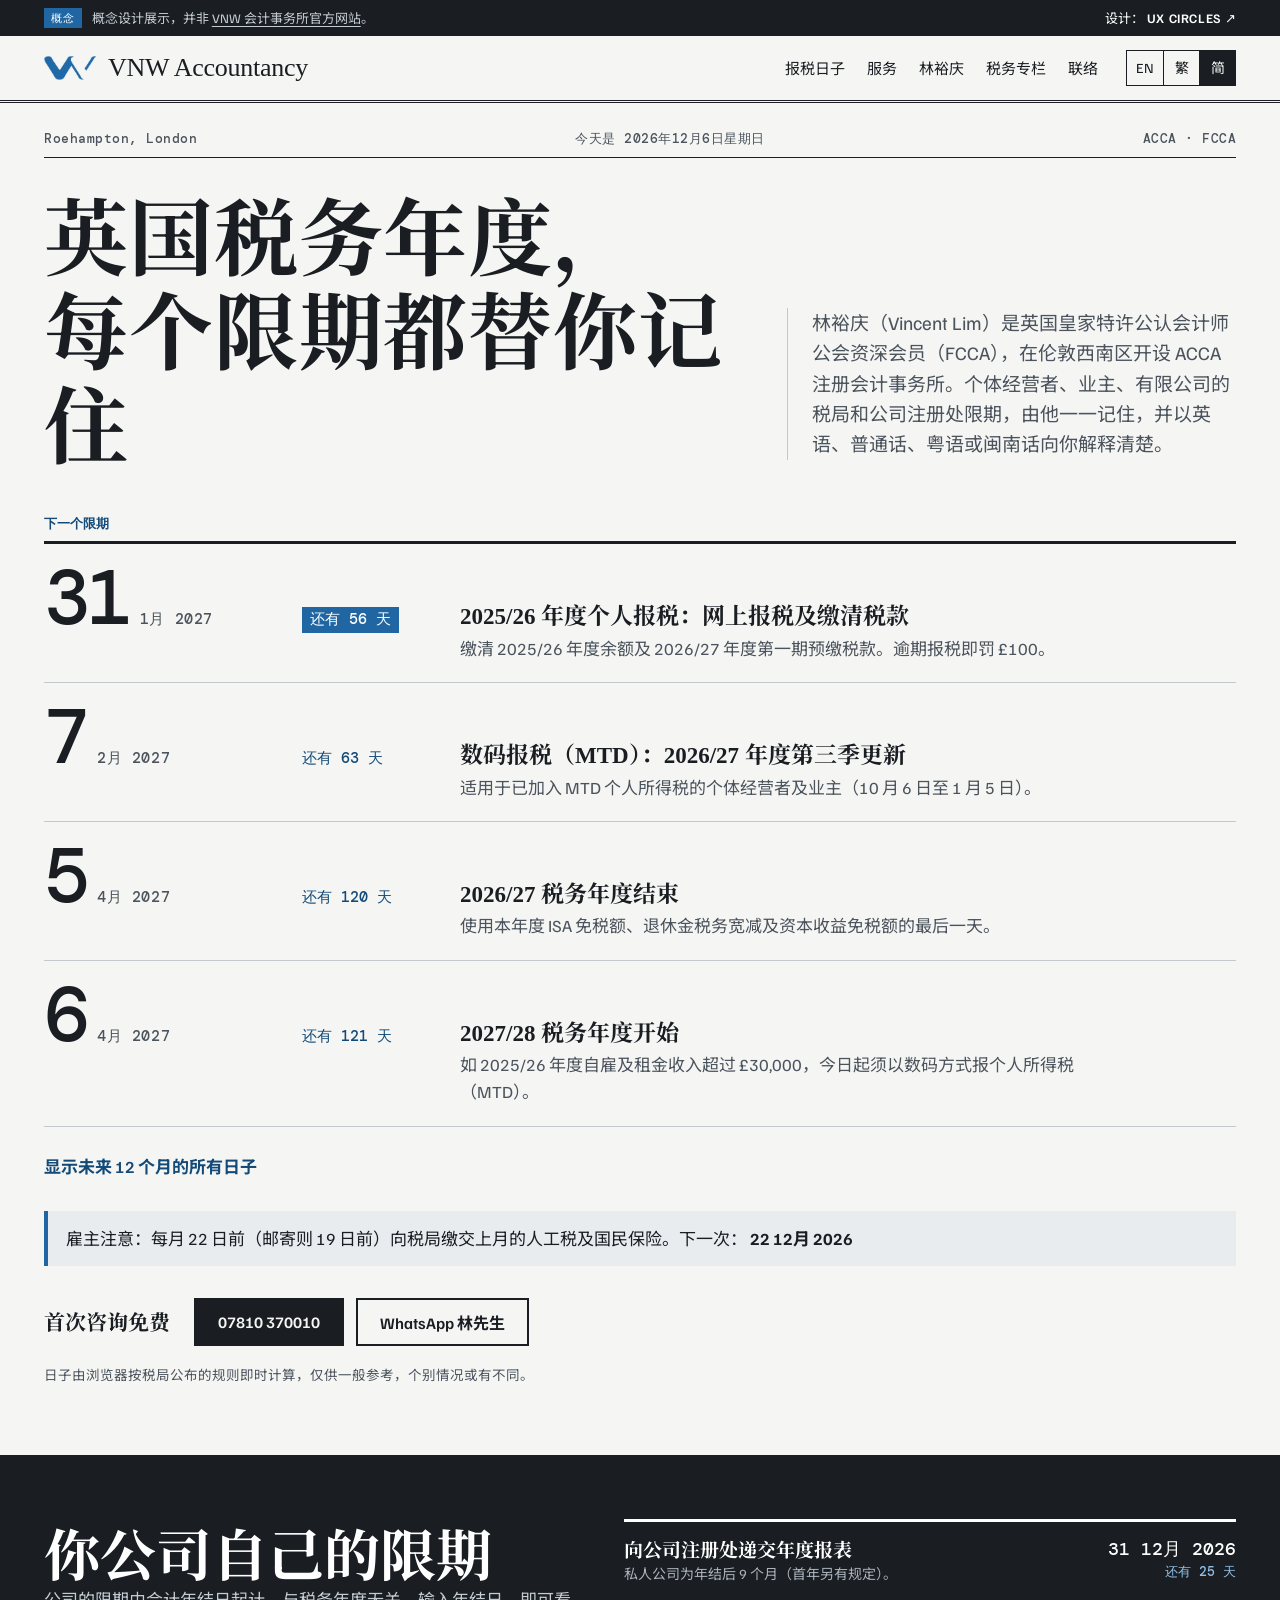
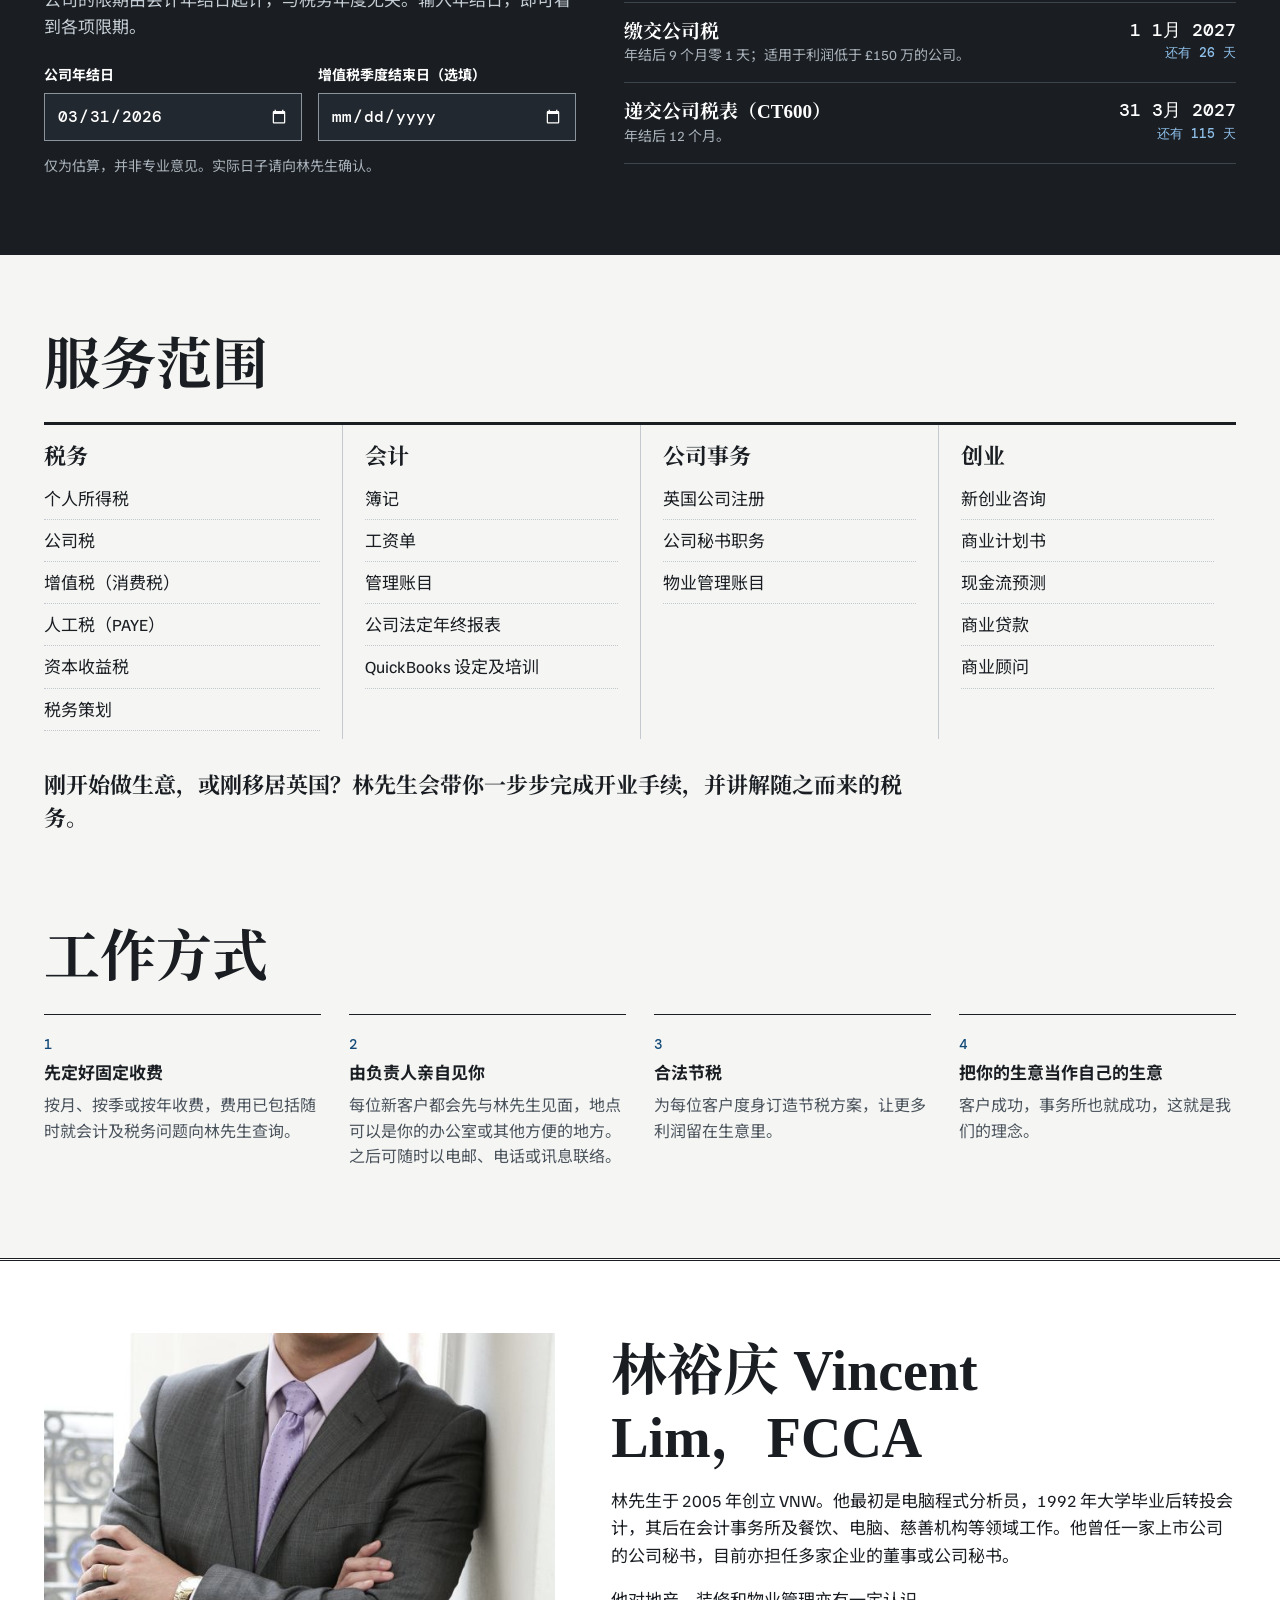
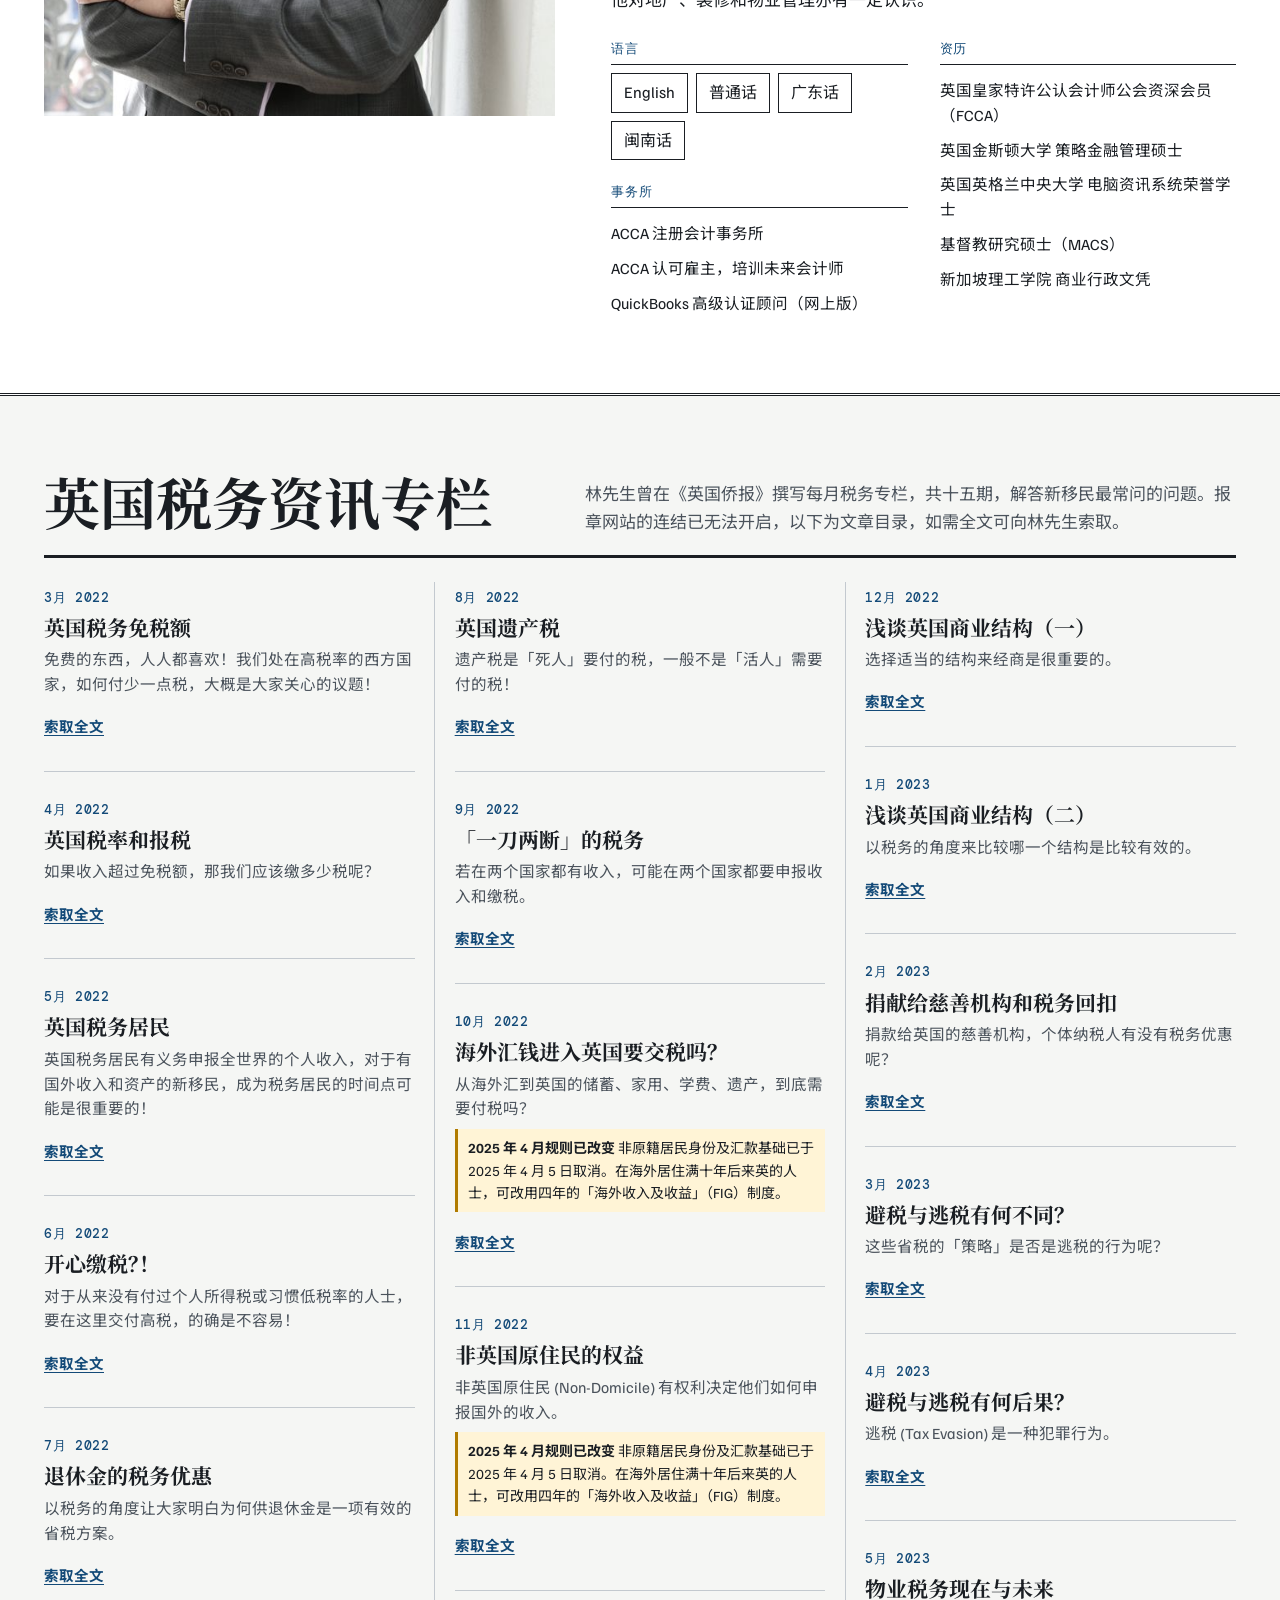
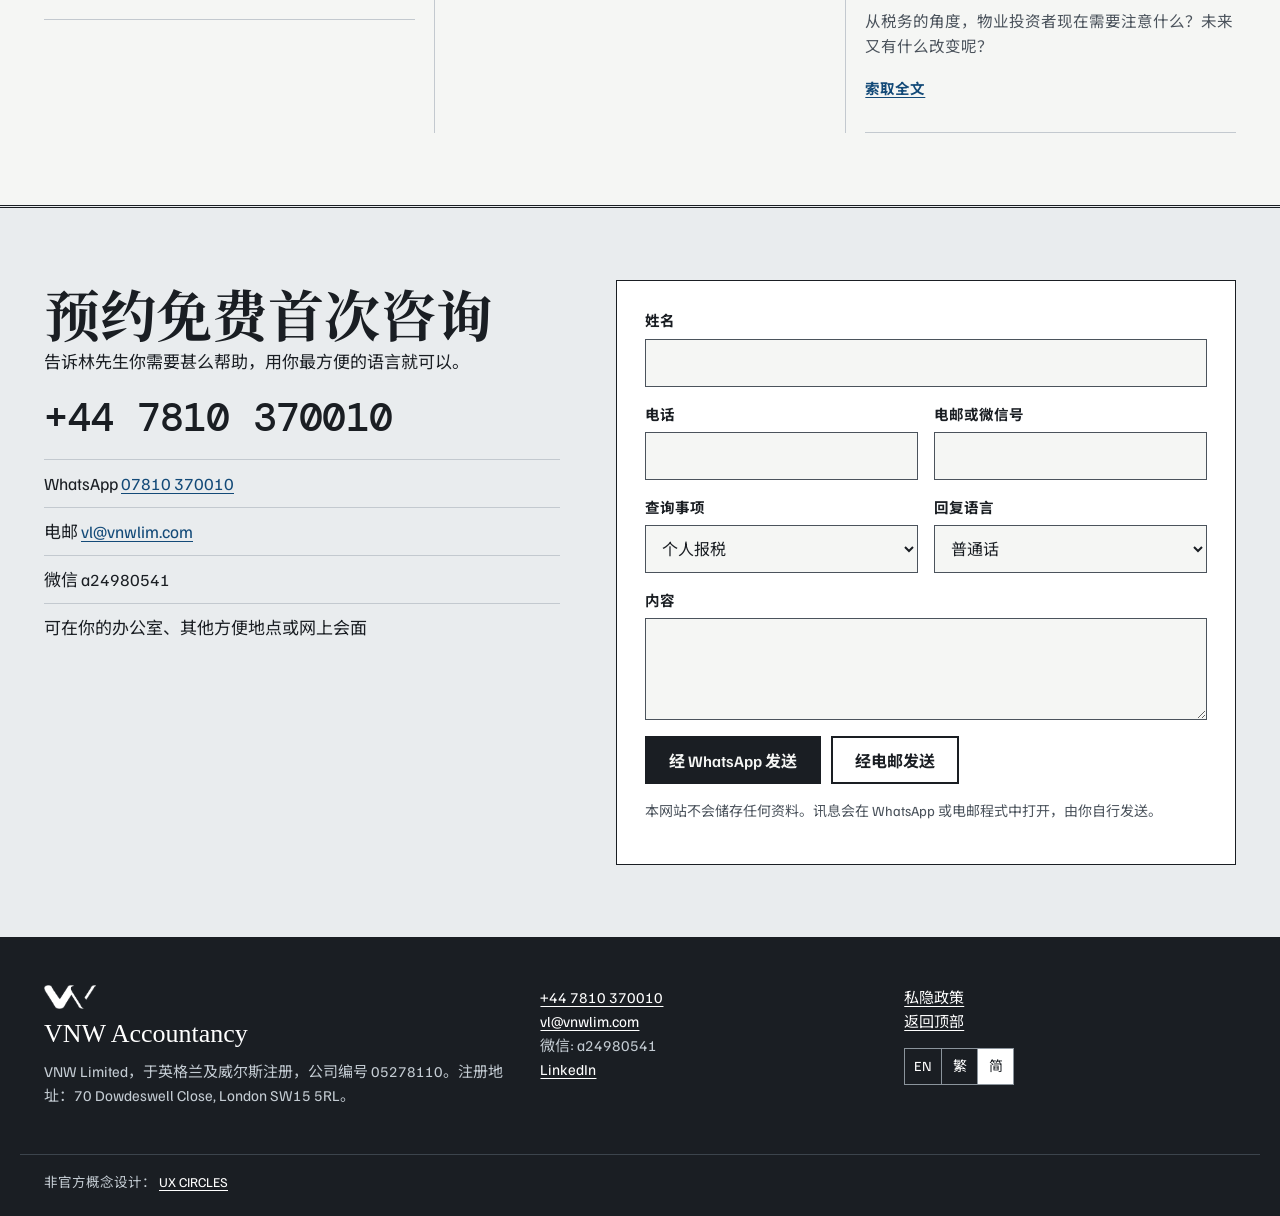
==== commit c0aa7f9f: "Concept stripe: one line like the other concepts; add it to the 404 page Co-Authored-By: Claude Opus" ====
--- a/sc/index.html
+++ b/sc/index.html
@@ -14,13 +14,13 @@
 <link rel="preload" href="../assets/fonts/instrument-serif.woff2" as="font" type="font/woff2" crossorigin>
 <link rel="preload" href="../assets/fonts/familjen.woff2" as="font" type="font/woff2" crossorigin>
 <link rel="preload" href="../assets/fonts/noto-serif-sc-700.woff2" as="font" type="font/woff2" crossorigin>
-<link rel="stylesheet" href="../assets/css/site.css?v=ee1ef38b">
+<link rel="stylesheet" href="../assets/css/site.css?v=80132817">
 </head>
 <body>
 <a class="skip" href="#main">跳至正文</a>
-<div class="concept" role="note"><span class="concept-tag">Concept / 概念</span>
-<span>概念设计展示，并非 <a href="https://www.vnwlim.com/" target="_blank" rel="noopener">VNW 会计事务所官方网站</a>。</span>
-<a class="concept-by" href="https://ux-circles.com/professionals" target="_blank" rel="noopener">设计： UX CIRCLES ↗</a></div><header class="mast" id="top">
+<div class="concept" role="note"><div class="concept-in">
+<p><span class="concept-tag">概念</span><span class="concept-long">概念设计展示，并非 <a href="https://www.vnwlim.com/" target="_blank" rel="noopener">VNW 会计事务所官方网站</a>。</span></p>
+<a class="concept-by" href="https://ux-circles.com/professionals" target="_blank" rel="noopener"><span class="concept-by-pre">设计： </span><strong>UX CIRCLES</strong> ↗</a></div></div><header class="mast" id="top">
 <div class="mast-in">
 <a class="brand" href="./" aria-label="VNW Accountancy">
 <img src="../assets/img/vw-mark.png" width="61" height="27" alt=""><span class="brand-name">VNW Accountancy</span></a>
@@ -31,46 +31,46 @@
 </header><main id="main">
 <section class="hero" id="dates" aria-labelledby="h1">
 <div class="wrap">
-<p class="dateline"><span>Roehampton, London</span><span>今天是 <time id="today" datetime="2026-11-17">2026 年 11 月 17 日（星期二）</time></span><span>ACCA · FCCA</span></p>
+<p class="dateline"><span>Roehampton, London</span><span>今天是 <time id="today" datetime="2026-11-18">2026 年 11 月 18 日（星期三）</time></span><span>ACCA · FCCA</span></p>
 <div class="hero-top"><h1 id="h1">英国税务年度，<br>每个限期都替你记住</h1>
 <p class="lede">林裕庆（Vincent Lim）是英国皇家特许公认会计师公会资深会员（FCCA），在伦敦西南区开设 ACCA 注册会计事务所。个体经营者、业主、有限公司的税局和公司注册处限期，由他一一记住，并以英语、普通话、粤语或闽南话向你解释清楚。</p></div>
 <h2 class="d-head">下一个限期</h2>
 <ol class="d-list" id="d-next">
 <li class="d-row"><time class="d-date" datetime="2027-01-31"><span class="d-day">31</span><span class="d-mon">1月 2027</span></time>
-<span class="d-count">还有 75 天</span><div class="d-text"><h3>2025/26 年度个人报税：网上报税及缴清税款</h3><p>缴清 2025/26 年度余额及 2026/27 年度第一期预缴税款。逾期报税即罚 £100。</p></div></li>
+<span class="d-count">还有 74 天</span><div class="d-text"><h3>2025/26 年度个人报税：网上报税及缴清税款</h3><p>缴清 2025/26 年度余额及 2026/27 年度第一期预缴税款。逾期报税即罚 £100。</p></div></li>
 <li class="d-row"><time class="d-date" datetime="2027-02-07"><span class="d-day">7</span><span class="d-mon">2月 2027</span></time>
-<span class="d-count">还有 82 天</span><div class="d-text"><h3>数码报税（MTD）：2026/27 年度第三季更新</h3><p>适用于已加入 MTD 个人所得税的个体经营者及业主（10 月 6 日至 1 月 5 日）。</p></div></li>
+<span class="d-count">还有 81 天</span><div class="d-text"><h3>数码报税（MTD）：2026/27 年度第三季更新</h3><p>适用于已加入 MTD 个人所得税的个体经营者及业主（10 月 6 日至 1 月 5 日）。</p></div></li>
 <li class="d-row"><time class="d-date" datetime="2027-04-05"><span class="d-day">5</span><span class="d-mon">4月 2027</span></time>
-<span class="d-count">还有 139 天</span><div class="d-text"><h3>2026/27 税务年度结束</h3><p>使用本年度 ISA 免税额、退休金税务宽减及资本收益免税额的最后一天。</p></div></li>
+<span class="d-count">还有 138 天</span><div class="d-text"><h3>2026/27 税务年度结束</h3><p>使用本年度 ISA 免税额、退休金税务宽减及资本收益免税额的最后一天。</p></div></li>
 <li class="d-row"><time class="d-date" datetime="2027-04-06"><span class="d-day">6</span><span class="d-mon">4月 2027</span></time>
-<span class="d-count">还有 140 天</span><div class="d-text"><h3>2027/28 税务年度开始</h3><p>如 2025/26 年度自雇及租金收入超过 £30,000，今日起须以数码方式报个人所得税（MTD）。</p></div></li>
+<span class="d-count">还有 139 天</span><div class="d-text"><h3>2027/28 税务年度开始</h3><p>如 2025/26 年度自雇及租金收入超过 £30,000，今日起须以数码方式报个人所得税（MTD）。</p></div></li>
 </ol>
 <details class="d-more"><summary>显示未来 12 个月的所有日子</summary>
 <ol class="d-list d-list-sm" id="d-year">
 <li class="d-row"><time class="d-date" datetime="2027-01-31"><span class="d-day">31</span><span class="d-mon">1月 2027</span></time>
-<span class="d-count">还有 75 天</span><div class="d-text"><h3>2025/26 年度个人报税：网上报税及缴清税款</h3><p>缴清 2025/26 年度余额及 2026/27 年度第一期预缴税款。逾期报税即罚 £100。</p></div></li>
+<span class="d-count">还有 74 天</span><div class="d-text"><h3>2025/26 年度个人报税：网上报税及缴清税款</h3><p>缴清 2025/26 年度余额及 2026/27 年度第一期预缴税款。逾期报税即罚 £100。</p></div></li>
 <li class="d-row"><time class="d-date" datetime="2027-02-07"><span class="d-day">7</span><span class="d-mon">2月 2027</span></time>
-<span class="d-count">还有 82 天</span><div class="d-text"><h3>数码报税（MTD）：2026/27 年度第三季更新</h3><p>适用于已加入 MTD 个人所得税的个体经营者及业主（10 月 6 日至 1 月 5 日）。</p></div></li>
+<span class="d-count">还有 81 天</span><div class="d-text"><h3>数码报税（MTD）：2026/27 年度第三季更新</h3><p>适用于已加入 MTD 个人所得税的个体经营者及业主（10 月 6 日至 1 月 5 日）。</p></div></li>
 <li class="d-row"><time class="d-date" datetime="2027-04-05"><span class="d-day">5</span><span class="d-mon">4月 2027</span></time>
-<span class="d-count">还有 139 天</span><div class="d-text"><h3>2026/27 税务年度结束</h3><p>使用本年度 ISA 免税额、退休金税务宽减及资本收益免税额的最后一天。</p></div></li>
+<span class="d-count">还有 138 天</span><div class="d-text"><h3>2026/27 税务年度结束</h3><p>使用本年度 ISA 免税额、退休金税务宽减及资本收益免税额的最后一天。</p></div></li>
 <li class="d-row"><time class="d-date" datetime="2027-04-06"><span class="d-day">6</span><span class="d-mon">4月 2027</span></time>
-<span class="d-count">还有 140 天</span><div class="d-text"><h3>2027/28 税务年度开始</h3><p>如 2025/26 年度自雇及租金收入超过 £30,000，今日起须以数码方式报个人所得税（MTD）。</p></div></li>
+<span class="d-count">还有 139 天</span><div class="d-text"><h3>2027/28 税务年度开始</h3><p>如 2025/26 年度自雇及租金收入超过 £30,000，今日起须以数码方式报个人所得税（MTD）。</p></div></li>
 <li class="d-row"><time class="d-date" datetime="2027-05-07"><span class="d-day">7</span><span class="d-mon">5月 2027</span></time>
-<span class="d-count">还有 171 天</span><div class="d-text"><h3>数码报税（MTD）：2026/27 年度第四季更新</h3><p>涵盖 1 月 6 日至 4 月 5 日，全年数字于翌年 1 月 31 日前的报税表中确定。</p></div></li>
+<span class="d-count">还有 170 天</span><div class="d-text"><h3>数码报税（MTD）：2026/27 年度第四季更新</h3><p>涵盖 1 月 6 日至 4 月 5 日，全年数字于翌年 1 月 31 日前的报税表中确定。</p></div></li>
 <li class="d-row"><time class="d-date" datetime="2027-05-31"><span class="d-day">31</span><span class="d-mon">5月 2027</span></time>
-<span class="d-count">还有 195 天</span><div class="d-text"><h3>雇主：向员工发出 2026/27 年度 P60</h3><p>4 月 5 日仍在职的每位员工都要收到。</p></div></li>
+<span class="d-count">还有 194 天</span><div class="d-text"><h3>雇主：向员工发出 2026/27 年度 P60</h3><p>4 月 5 日仍在职的每位员工都要收到。</p></div></li>
 <li class="d-row"><time class="d-date" datetime="2027-07-06"><span class="d-day">6</span><span class="d-mon">7月 2027</span></time>
-<span class="d-count">还有 231 天</span><div class="d-text"><h3>雇主：递交 2026/27 年度 P11D 及 P11D(b)</h3><p>申报公司车、医疗保险等实物福利。</p></div></li>
+<span class="d-count">还有 230 天</span><div class="d-text"><h3>雇主：递交 2026/27 年度 P11D 及 P11D(b)</h3><p>申报公司车、医疗保险等实物福利。</p></div></li>
 <li class="d-row"><time class="d-date" datetime="2027-07-31"><span class="d-day">31</span><span class="d-mon">7月 2027</span></time>
-<span class="d-count">还有 256 天</span><div class="d-text"><h3>2026/27 年度第二期预缴税款</h3><p>上一年度个人税单超过 £1,000 的人士须缴交。</p></div></li>
+<span class="d-count">还有 255 天</span><div class="d-text"><h3>2026/27 年度第二期预缴税款</h3><p>上一年度个人税单超过 £1,000 的人士须缴交。</p></div></li>
 <li class="d-row"><time class="d-date" datetime="2027-08-07"><span class="d-day">7</span><span class="d-mon">8月 2027</span></time>
-<span class="d-count">还有 263 天</span><div class="d-text"><h3>数码报税（MTD）：2027/28 年度第一季更新</h3><p>涵盖 4 月 6 日至 7 月 5 日，须经认可软件递交。</p></div></li>
+<span class="d-count">还有 262 天</span><div class="d-text"><h3>数码报税（MTD）：2027/28 年度第一季更新</h3><p>涵盖 4 月 6 日至 7 月 5 日，须经认可软件递交。</p></div></li>
 <li class="d-row"><time class="d-date" datetime="2027-10-05"><span class="d-day">5</span><span class="d-mon">10月 2027</span></time>
-<span class="d-count">还有 322 天</span><div class="d-text"><h3>登记 2026/27 年度个人报税</h3><p>如上一税务年度开始自雇、出租物业或有其他未扣税收入。</p></div></li>
+<span class="d-count">还有 321 天</span><div class="d-text"><h3>登记 2026/27 年度个人报税</h3><p>如上一税务年度开始自雇、出租物业或有其他未扣税收入。</p></div></li>
 <li class="d-row"><time class="d-date" datetime="2027-10-31"><span class="d-day">31</span><span class="d-mon">10月 2027</span></time>
-<span class="d-count">还有 348 天</span><div class="d-text"><h3>2026/27 年度纸本个人报税表</h3><p>改为网上报税可延至 1 月 31 日。</p></div></li>
+<span class="d-count">还有 347 天</span><div class="d-text"><h3>2026/27 年度纸本个人报税表</h3><p>改为网上报税可延至 1 月 31 日。</p></div></li>
 <li class="d-row"><time class="d-date" datetime="2027-11-07"><span class="d-day">7</span><span class="d-mon">11月 2027</span></time>
-<span class="d-count">还有 355 天</span><div class="d-text"><h3>数码报税（MTD）：2027/28 年度第二季更新</h3><p>涵盖 7 月 6 日至 10 月 5 日。</p></div></li>
+<span class="d-count">还有 354 天</span><div class="d-text"><h3>数码报税（MTD）：2027/28 年度第二季更新</h3><p>涵盖 7 月 6 日至 10 月 5 日。</p></div></li>
 </ol></details>
 <p class="d-paye">雇主注意：每月 22 日前（邮寄则 19 日前）向税局缴交上月的人工税及国民保险。下一次： <strong id="paye">22 11月 2026</strong></p>
 <div class="hero-cta"><p class="cta-label">首次咨询免费</p>
--- a/assets/css/site.css
+++ b/assets/css/site.css
@@ -48,10 +48,18 @@
 .skip { position: absolute; left: 8px; top: -60px; background: var(--ink); color: #fff; padding: 10px 14px; z-index: 50; }
 .skip:focus { top: 8px; }
 
-/* concept bar */
-.concept { display: flex; flex-wrap: wrap; gap: 6px 14px; align-items: center; justify-content: center; padding: 8px 16px; background: var(--ink); color: #dfe4e8; font-size: 13px; line-height: 1.4; text-align: center; }
-.concept a { color: #fff; }
-.concept-tag { border: 1px solid #8b949c; padding: 1px 7px; font: 500 11px/1.5 var(--mono); text-transform: uppercase; letter-spacing: .05em; }
+/* concept bar: one line on every screen, same pattern as the other UX CIRCLES concepts */
+.concept { background: var(--ink); color: #c4ccd3; font-size: 13px; line-height: 1.4; }
+.concept-in { max-width: var(--wrap); margin: 0 auto; padding: 0 24px; height: 36px; display: flex; align-items: center; justify-content: space-between; gap: 16px; }
+.concept-in p { display: flex; align-items: center; gap: 10px; margin: 0; min-width: 0; white-space: nowrap; overflow: hidden; text-overflow: ellipsis; }
+.concept-tag { flex-shrink: 0; background: var(--blue); color: #fff; font: 500 11px/1.4 var(--mono); text-transform: uppercase; letter-spacing: .08em; padding: 3px 7px 2px; }
+.concept-long { overflow: hidden; text-overflow: ellipsis; }
+.concept-long a { color: inherit; text-underline-offset: 3px; }
+.concept-by { flex-shrink: 0; color: #fff; text-decoration: none; white-space: nowrap; }
+.concept-by strong { font-weight: 600; letter-spacing: .05em; }
+.concept-by:hover { color: #8fc0ea; }
+@media (max-width: 760px) { .concept-long { display: none; } }
+@media (max-width: 640px) { .concept-in { padding: 0 16px; } }
 
 /* masthead */
 .mast { position: sticky; top: 0; z-index: 20; background: var(--paper); border-bottom: 3px double var(--ink); }
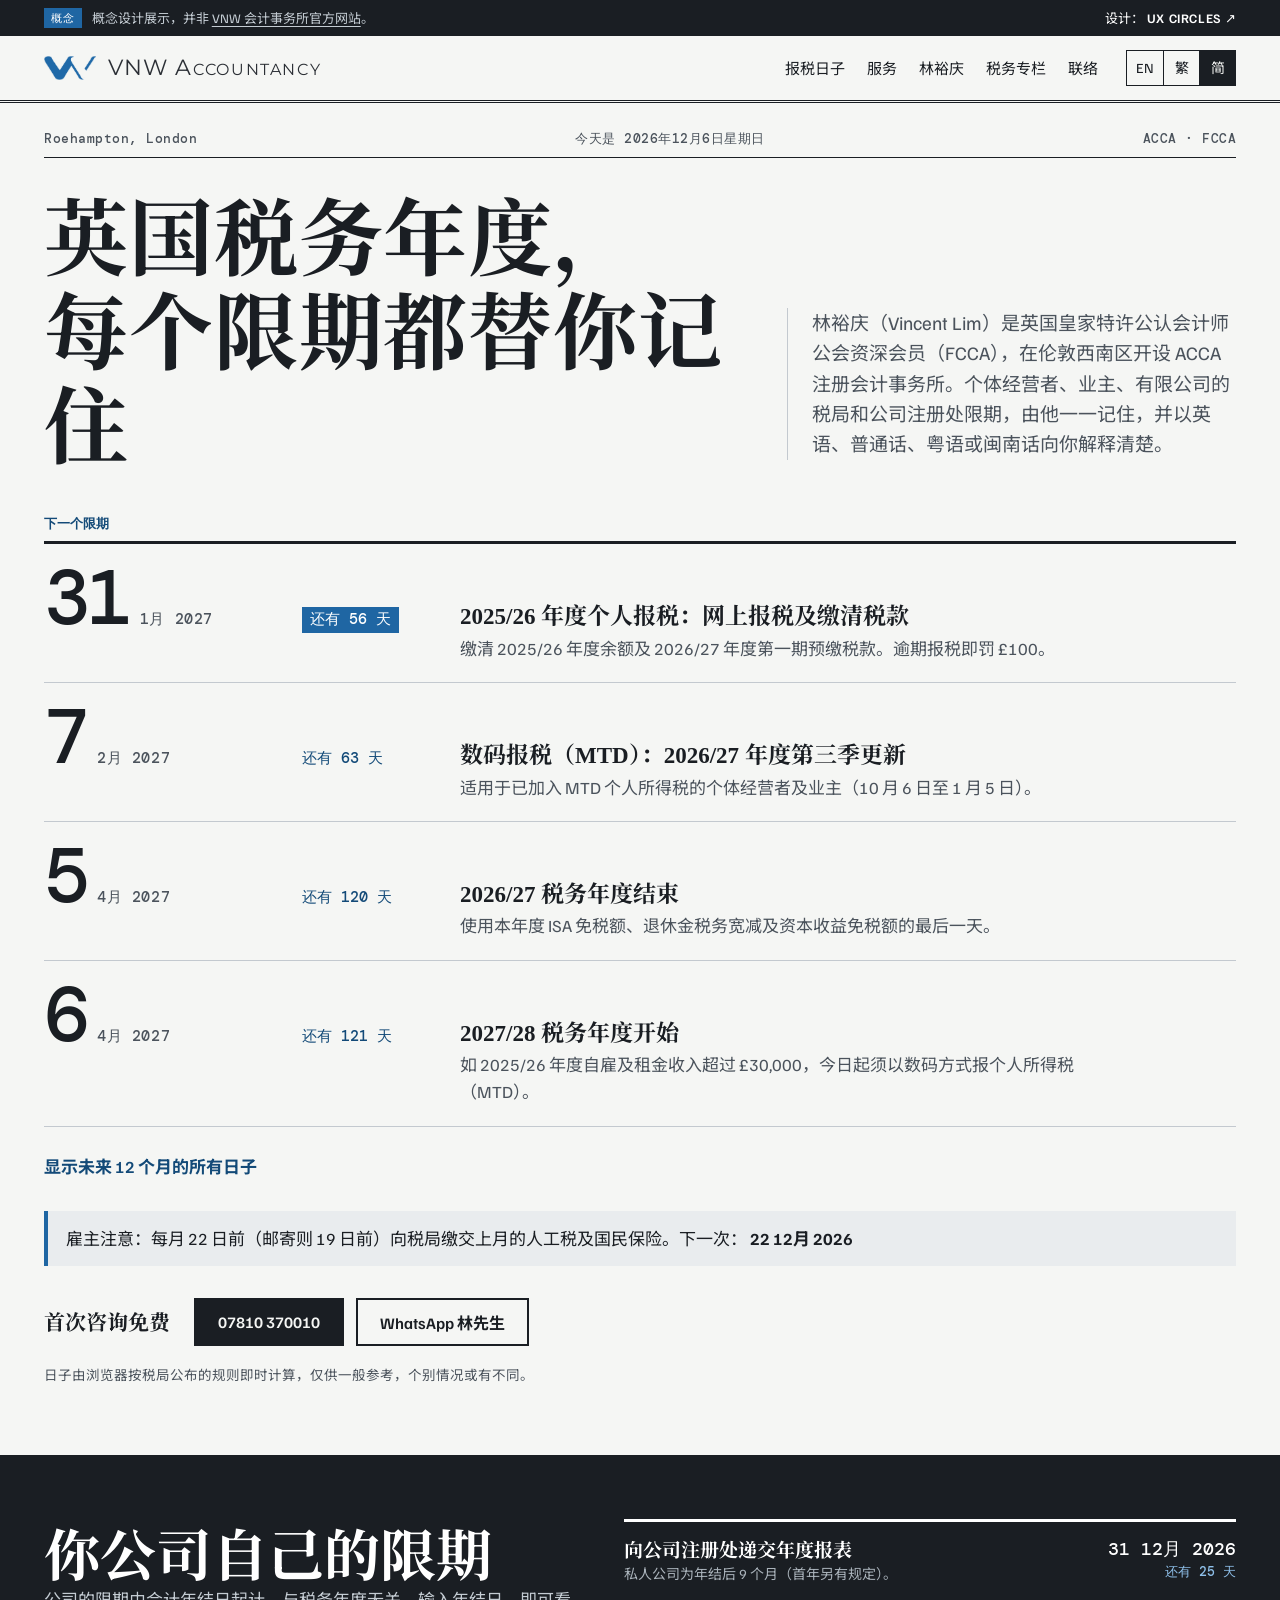
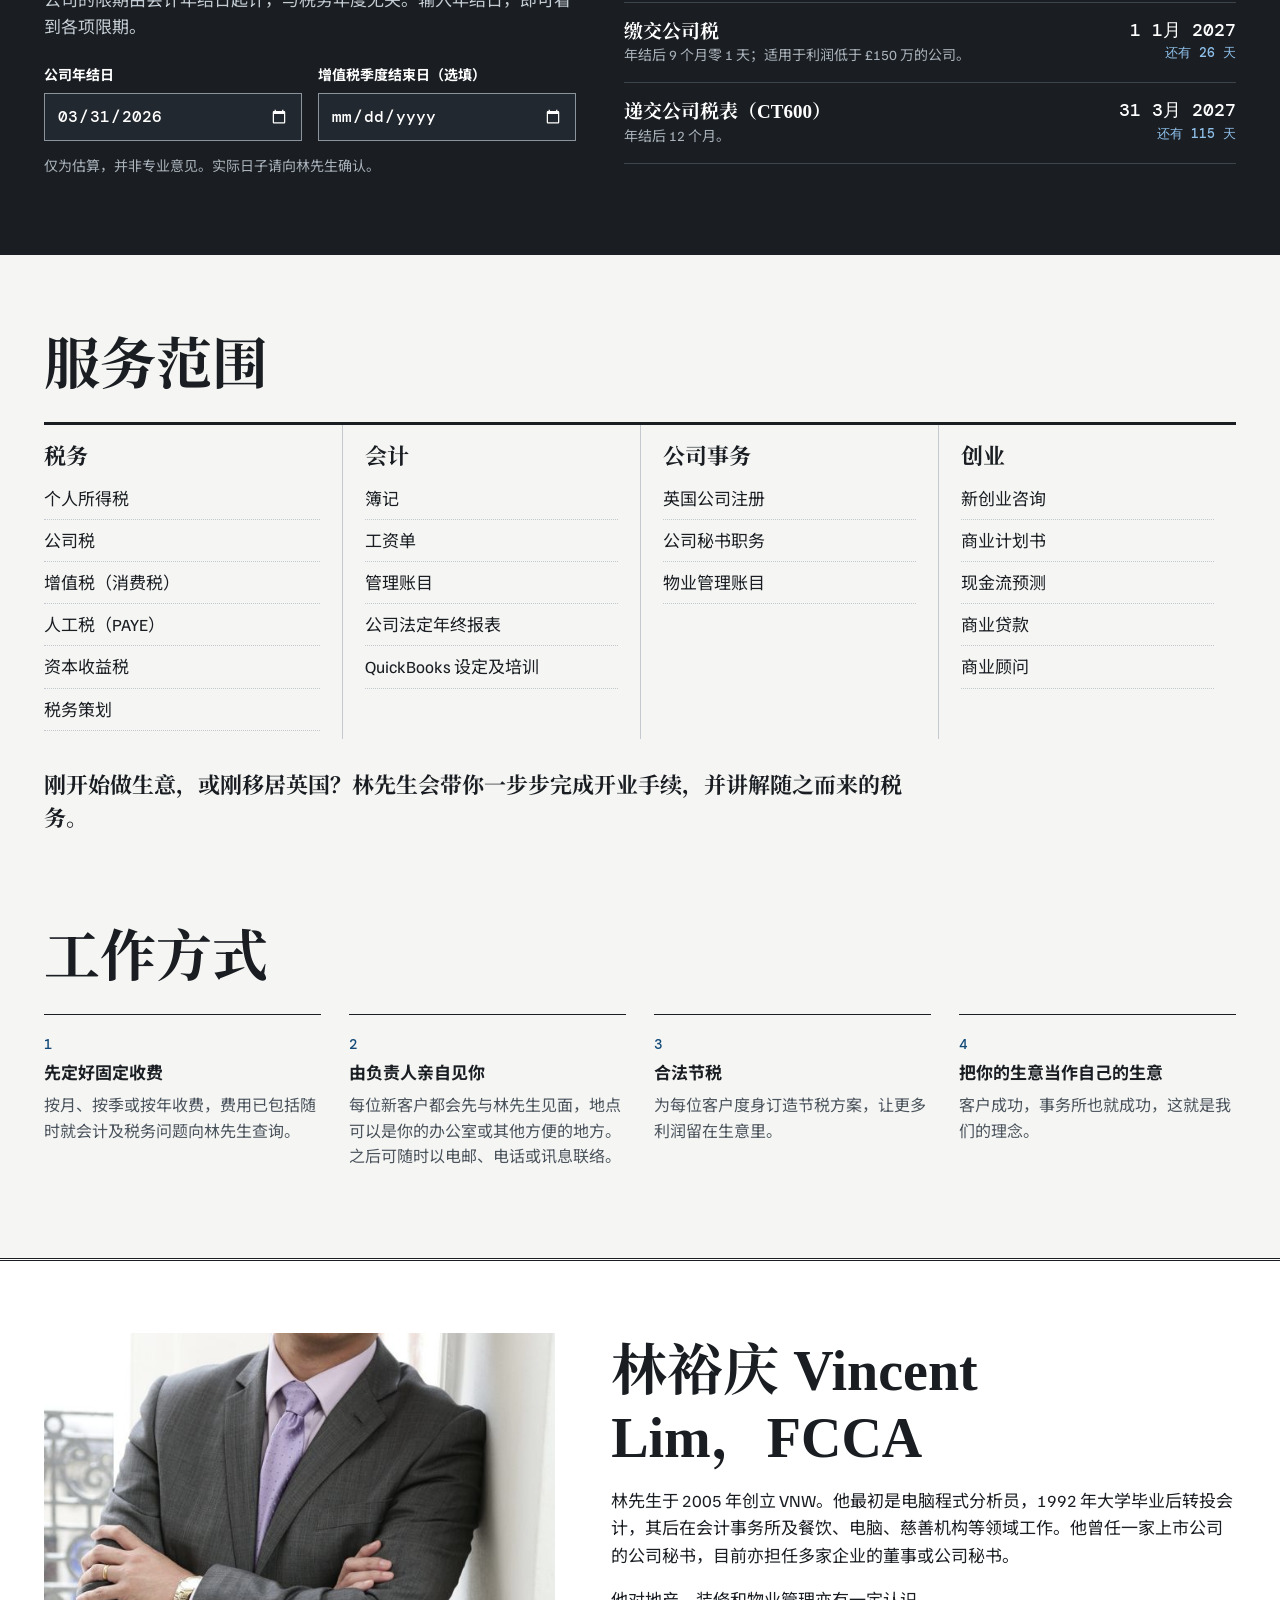
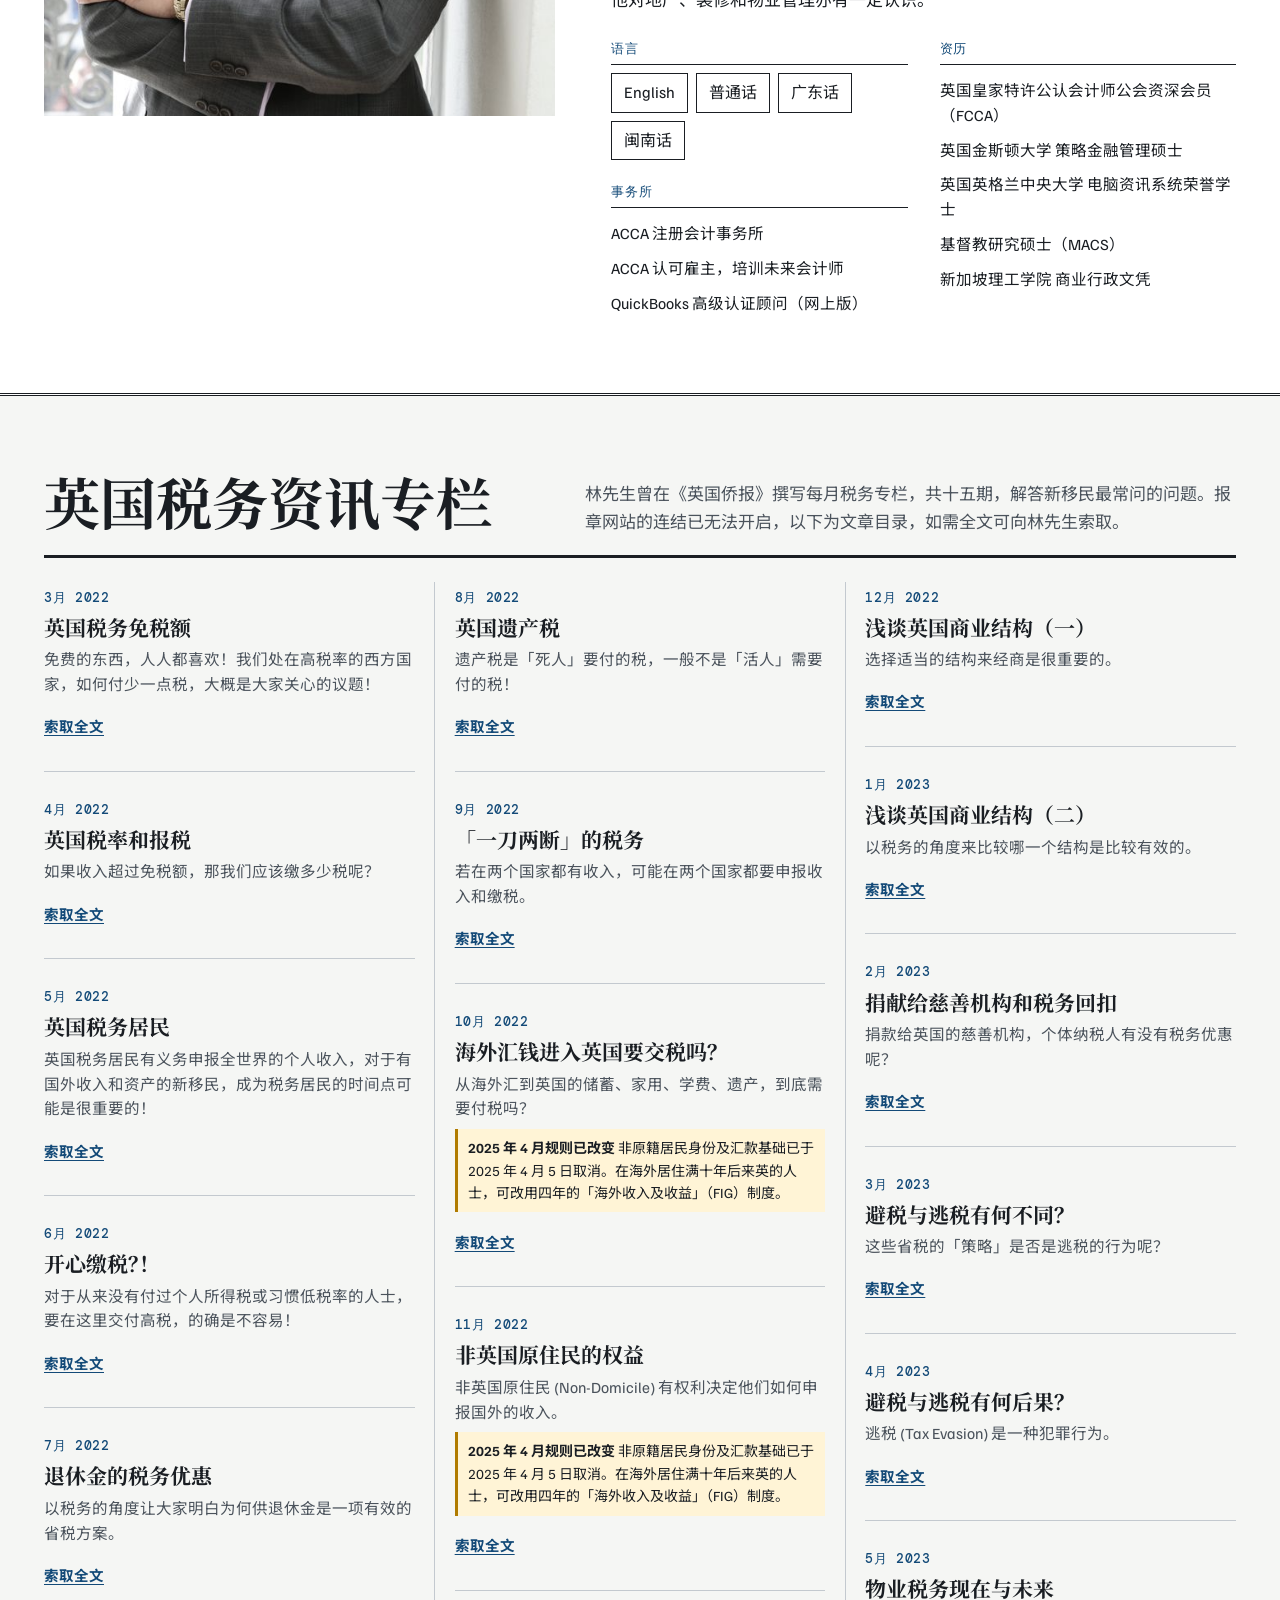
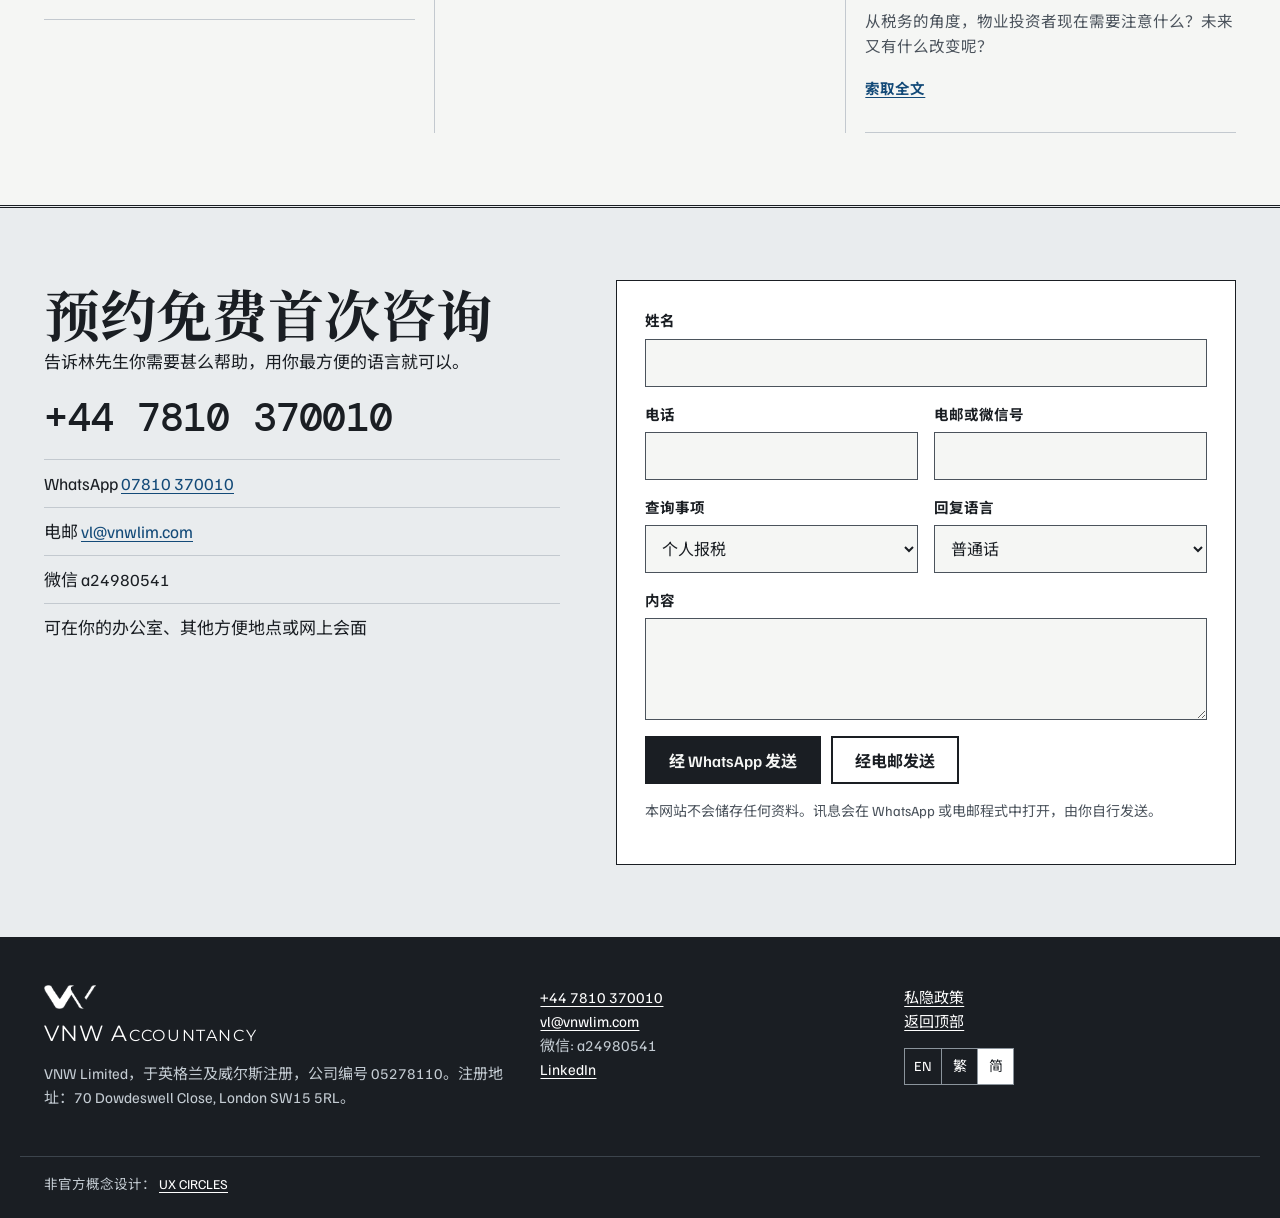
==== commit 7349bd04: "Wordmark: Montserrat Light small caps to match the VW logo; VNW only on narrow phones Co-Authored-By" ====
--- a/sc/index.html
+++ b/sc/index.html
@@ -14,7 +14,7 @@
 <link rel="preload" href="../assets/fonts/instrument-serif.woff2" as="font" type="font/woff2" crossorigin>
 <link rel="preload" href="../assets/fonts/familjen.woff2" as="font" type="font/woff2" crossorigin>
 <link rel="preload" href="../assets/fonts/noto-serif-sc-700.woff2" as="font" type="font/woff2" crossorigin>
-<link rel="stylesheet" href="../assets/css/site.css?v=80132817">
+<link rel="stylesheet" href="../assets/css/site.css?v=1e414ab5">
 </head>
 <body>
 <a class="skip" href="#main">跳至正文</a>
@@ -23,7 +23,7 @@
 <a class="concept-by" href="https://ux-circles.com/professionals" target="_blank" rel="noopener"><span class="concept-by-pre">设计： </span><strong>UX CIRCLES</strong> ↗</a></div></div><header class="mast" id="top">
 <div class="mast-in">
 <a class="brand" href="./" aria-label="VNW Accountancy">
-<img src="../assets/img/vw-mark.png" width="61" height="27" alt=""><span class="brand-name">VNW Accountancy</span></a>
+<img src="../assets/img/vw-mark.png" width="61" height="27" alt=""><span class="brand-name" aria-hidden="true">VNW <span class="sc">Accountancy</span></span></a>
 <nav class="nav" id="nav" aria-label="选单"><a href="#dates">报税日子</a><a href="#services">服务</a><a href="#vincent">林裕庆</a><a href="#column">税务专栏</a><a href="#contact">联络</a></nav>
 <nav class="lang" aria-label="Language / 语言"><a href="../" hreflang="en-GB" lang="en-GB" title="English">EN</a><a href="../zh/" hreflang="zh-Hant" lang="zh-Hant" title="繁体中文">繁</a><a href="../sc/" hreflang="zh-Hans" lang="zh-Hans" aria-current="true" title="简体中文">简</a></nav>
 <button class="menu-btn" aria-expanded="false" aria-controls="nav">选单</button>
@@ -150,7 +150,7 @@
 </section>
 </main><footer class="foot">
 <div class="wrap foot-in">
-<div><img src="../assets/img/vw-mark.png" width="61" height="27" alt=""><p class="foot-name">VNW Accountancy</p>
+<div><img src="../assets/img/vw-mark.png" width="61" height="27" alt=""><p class="foot-name"><span class="brand-name">VNW <span class="sc">Accountancy</span></span></p>
 <p>VNW Limited，于英格兰及威尔斯注册，公司编号 05278110。注册地址：70 Dowdeswell Close, London SW15 5RL。</p></div>
 <div><p><a href="tel:+447810370010">+44 7810 370010</a><br><a href="mailto:vl@vnwlim.com">vl@vnwlim.com</a><br>微信: a24980541<br>
 <a href="https://www.linkedin.com/in/vincent-lim-140ba69/" target="_blank" rel="noopener">LinkedIn</a></p></div>
--- a/assets/css/site.css
+++ b/assets/css/site.css
@@ -1,6 +1,7 @@
 /* VNW Accountancy concept. Newsprint page: ink on cool paper, the VW logo's blue, column rules. */
 @font-face { font-family: "Instrument Serif"; src: url("../fonts/instrument-serif.woff2") format("woff2"); font-weight: 400; font-display: swap; }
 @font-face { font-family: "Familjen Grotesk"; src: url("../fonts/familjen.woff2") format("woff2"); font-weight: 400 700; font-display: swap; }
+@font-face { font-family: "Montserrat"; src: url("../fonts/montserrat.woff2") format("woff2"); font-weight: 300 500; font-display: swap; }
 @font-face { font-family: "DM Mono"; src: url("../fonts/dm-mono-500.woff2") format("woff2"); font-weight: 500; font-display: swap; }
 @font-face { font-family: "Noto Serif TC"; src: url("../fonts/noto-serif-tc-700.woff2") format("woff2"); font-weight: 700; font-display: swap; }
 @font-face { font-family: "Noto Sans TC"; src: url("../fonts/noto-sans-tc-400.woff2") format("woff2"); font-weight: 400; font-display: swap; }
@@ -66,7 +67,10 @@
 .mast-in { max-width: var(--wrap); margin: 0 auto; padding: 0 24px; height: var(--head-h); display: flex; align-items: center; gap: 28px; }
 .brand { display: flex; align-items: center; gap: 12px; text-decoration: none; color: var(--ink); flex-shrink: 0; }
 .brand img { width: 52px; height: auto; }
-.brand-name { font: 400 26px/1 "Instrument Serif", serif; letter-spacing: -0.01em; }
+/* wordmark: light geometric caps + small caps, after the original "VNW Limited" logotype */
+.brand-name { font: 400 22px/1 "Montserrat", sans-serif; letter-spacing: .05em; color: #2b2f35; white-space: nowrap; }
+.brand-name .sc { display: inline-block; font-size: .74em; letter-spacing: .1em; text-transform: uppercase; }
+.brand-name .sc::first-letter { font-size: 1.35em; }
 .nav { display: flex; gap: 22px; margin-left: auto; }
 .nav a { color: var(--ink); text-decoration: none; font-size: 15px; font-weight: 500; padding: 10px 0; }
 .nav a:hover { color: var(--blue); text-decoration: underline; }
@@ -193,7 +197,8 @@
 .foot a { color: #fff; }
 .foot-in { display: grid; grid-template-columns: 1.4fr 1fr 1fr; gap: 32px; }
 .foot img { filter: brightness(0) invert(1); width: 52px; }
-.foot-name { font: 400 26px/1 "Instrument Serif", serif; color: #fff; margin: 12px 0; }
+.foot-name { margin: 14px 0; }
+.foot-name .brand-name { color: #fff; }
 .lang-foot { border-color: #8b949c; display: inline-flex; }
 .lang-foot a { color: #fff; }
 .lang-foot a + a { border-color: #8b949c; }
@@ -237,7 +242,8 @@
   .wrap, .mast-in { padding-left: 16px; padding-right: 16px; }
   .mast-in { gap: 10px; }
   .brand img { width: 40px; }
-  .brand-name { font-size: 21px; }
+  .brand-name { font-size: 18px; }
+  .mast .lang, .menu-btn { flex-shrink: 0; }
   .lang a { min-width: 32px; padding: 6px 4px; font-size: 13px; }
   .menu-btn { padding: 0 10px; font-size: 14px; }
   .d-row { grid-template-columns: 1fr auto; gap: 4px 12px; padding: 16px 0; }
@@ -256,7 +262,7 @@
   .mbar a + a { border-left: 1px solid #3c444c; }
   body.menu-open .mbar { display: none; }
 }
-@media (max-width: 360px) {
-  .brand-name { font-size: 18px; }
-  .brand img { display: none; }
-}
+@media (max-width: 440px) {
+  .brand-name { font-size: 19px; }
+  .brand-name .sc { display: none; }
+}
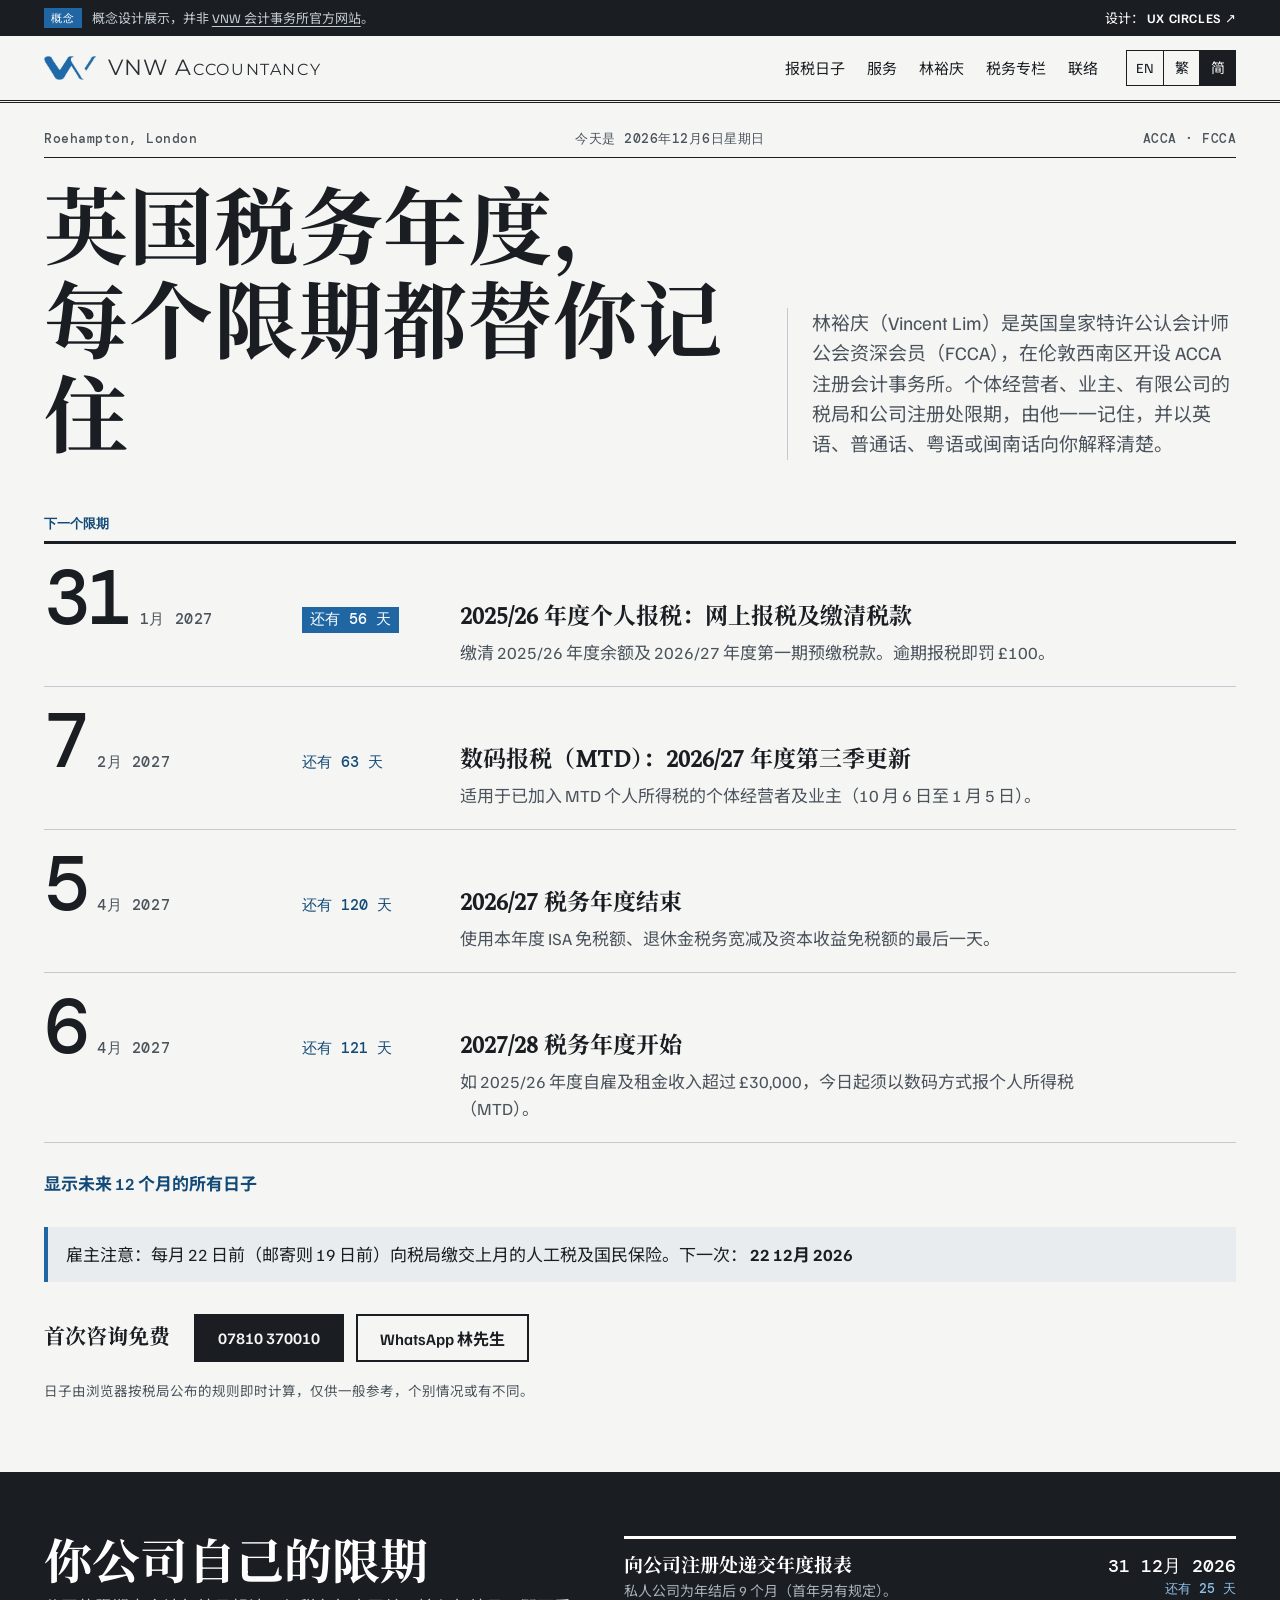
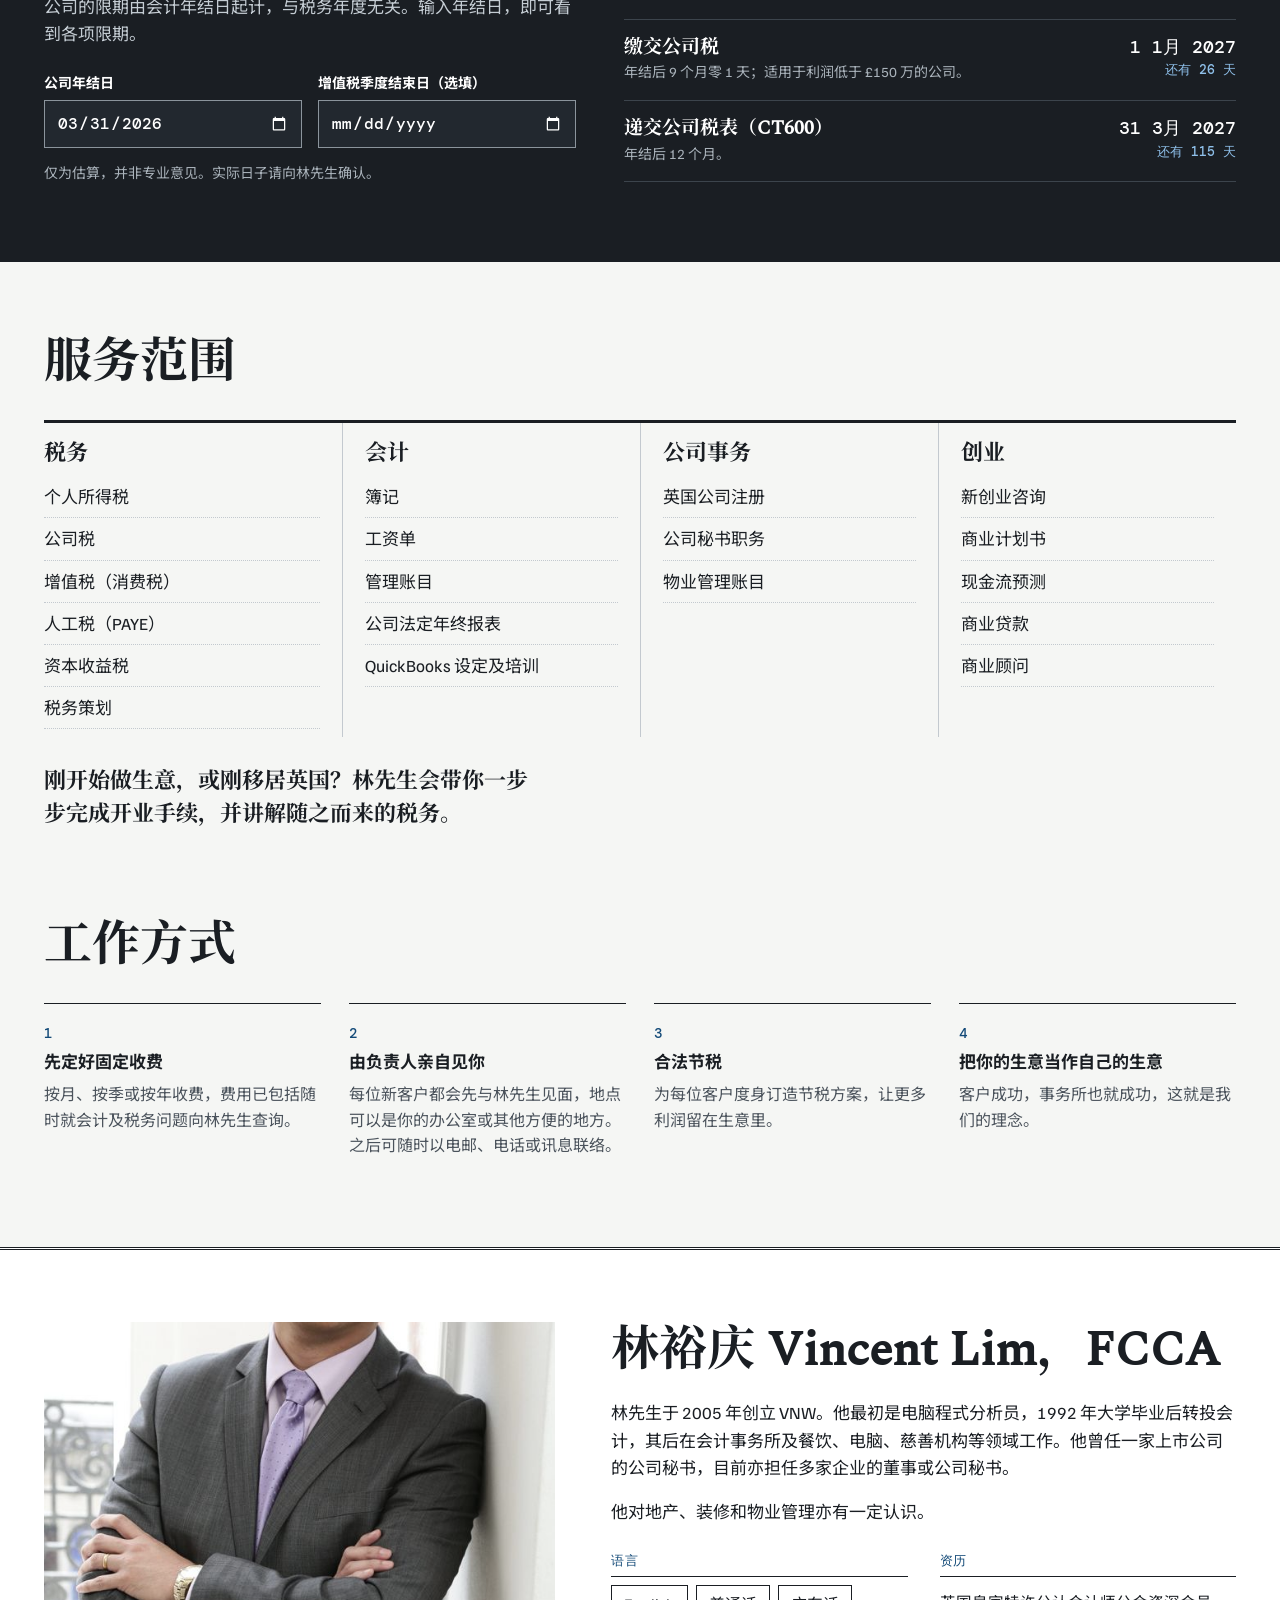
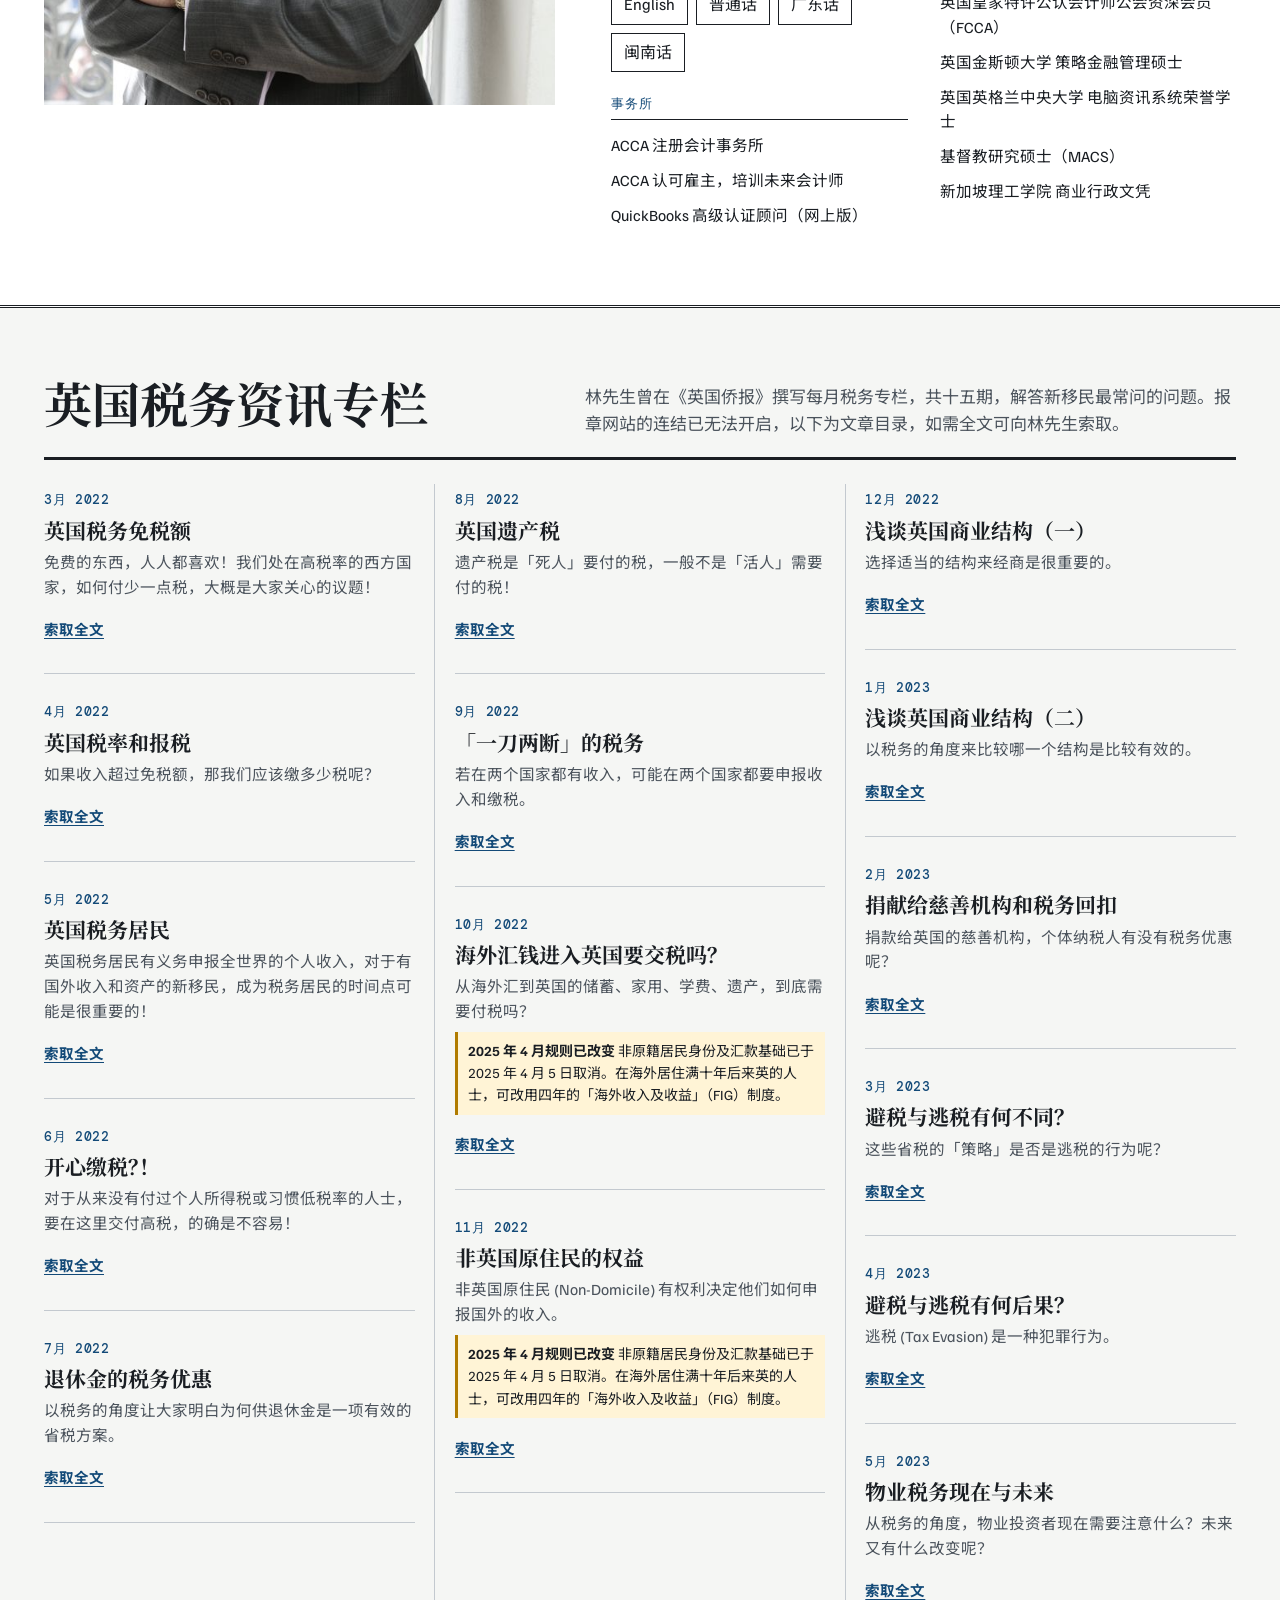
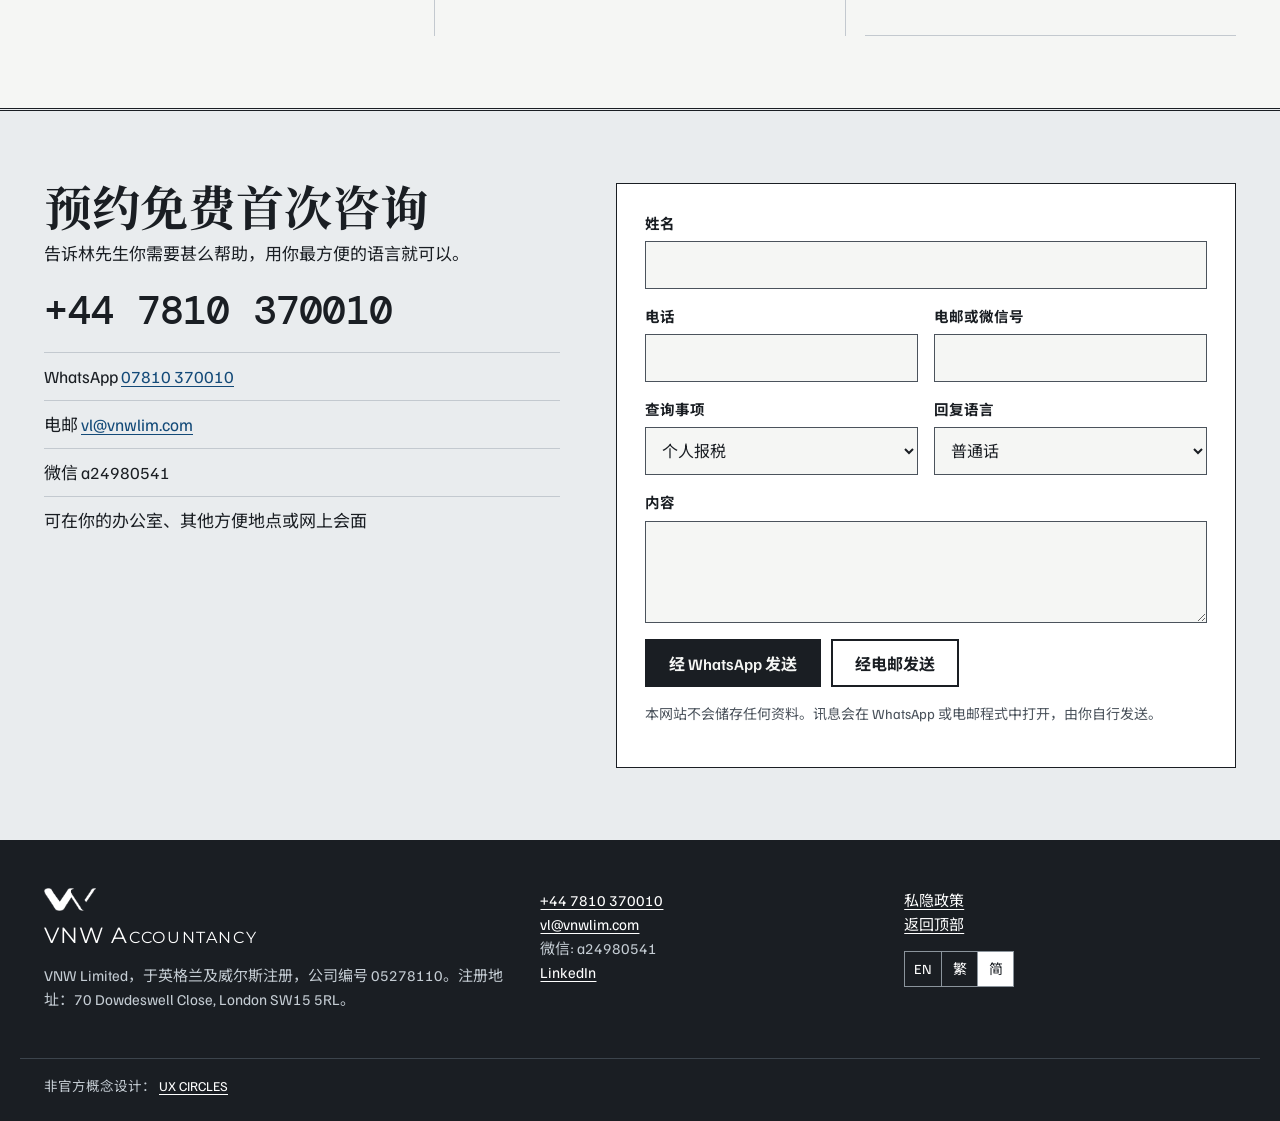
==== commit 96b44a08: "Headlines: Spectral instead of Instrument Serif Co-Authored-By: Claude Opus 5.5 <noreply@anthropic.c" ====
--- a/sc/index.html
+++ b/sc/index.html
@@ -11,10 +11,10 @@
 <link rel="alternate" hreflang="en-GB" href="https://uxcircles.github.io/vnwlim/">
 <link rel="alternate" hreflang="zh-Hant" href="https://uxcircles.github.io/vnwlim/zh/">
 <link rel="alternate" hreflang="zh-Hans" href="https://uxcircles.github.io/vnwlim/sc/">
-<link rel="preload" href="../assets/fonts/instrument-serif.woff2" as="font" type="font/woff2" crossorigin>
+<link rel="preload" href="../assets/fonts/spectral-500.woff2" as="font" type="font/woff2" crossorigin>
 <link rel="preload" href="../assets/fonts/familjen.woff2" as="font" type="font/woff2" crossorigin>
 <link rel="preload" href="../assets/fonts/noto-serif-sc-700.woff2" as="font" type="font/woff2" crossorigin>
-<link rel="stylesheet" href="../assets/css/site.css?v=1e414ab5">
+<link rel="stylesheet" href="../assets/css/site.css?v=912aa85d">
 </head>
 <body>
 <a class="skip" href="#main">跳至正文</a>
--- a/assets/css/site.css
+++ b/assets/css/site.css
@@ -1,5 +1,6 @@
 /* VNW Accountancy concept. Newsprint page: ink on cool paper, the VW logo's blue, column rules. */
-@font-face { font-family: "Instrument Serif"; src: url("../fonts/instrument-serif.woff2") format("woff2"); font-weight: 400; font-display: swap; }
+@font-face { font-family: "Spectral"; src: url("../fonts/spectral-400.woff2") format("woff2"); font-weight: 400; font-display: swap; }
+@font-face { font-family: "Spectral"; src: url("../fonts/spectral-500.woff2") format("woff2"); font-weight: 500; font-display: swap; }
 @font-face { font-family: "Familjen Grotesk"; src: url("../fonts/familjen.woff2") format("woff2"); font-weight: 400 700; font-display: swap; }
 @font-face { font-family: "Montserrat"; src: url("../fonts/montserrat.woff2") format("woff2"); font-weight: 300 500; font-display: swap; }
 @font-face { font-family: "DM Mono"; src: url("../fonts/dm-mono-500.woff2") format("woff2"); font-weight: 500; font-display: swap; }
@@ -19,14 +20,14 @@
   --blue: #1f66a3;
   --blue-deep: #134a78;
   --white: #ffffff;
-  --display: "Instrument Serif", "Noto Serif TC", Georgia, serif;
+  --display: "Spectral", "Noto Serif TC", Georgia, serif;
   --text: "Familjen Grotesk", "Noto Sans TC", system-ui, sans-serif;
   --mono: "DM Mono", ui-monospace, monospace;
   --wrap: 1240px;
   --head-h: 64px;
 }
-:lang(zh-Hans) { --display: "Instrument Serif", "Noto Serif SC", serif; --text: "Familjen Grotesk", "Noto Sans SC", system-ui, sans-serif; }
-[lang="zh-Hant"] { --display: "Instrument Serif", "Noto Serif TC", serif; --text: "Familjen Grotesk", "Noto Sans TC", system-ui, sans-serif; }
+:lang(zh-Hans) { --display: "Spectral", "Noto Serif SC", serif; --text: "Familjen Grotesk", "Noto Sans SC", system-ui, sans-serif; }
+[lang="zh-Hant"] { --display: "Spectral", "Noto Serif TC", serif; --text: "Familjen Grotesk", "Noto Sans TC", system-ui, sans-serif; }
 
 *, *::before, *::after { box-sizing: border-box; }
 html, body { overflow-x: clip; }
@@ -38,7 +39,7 @@
 a:hover { color: var(--blue); }
 :focus-visible { outline: 3px solid var(--blue); outline-offset: 2px; }
 h1, h2, h3 { margin: 0; font-weight: 400; text-wrap: balance; }
-h2 { font: 400 clamp(34px, 4.4vw, 56px)/1.05 var(--display); letter-spacing: -0.01em; }
+h2 { font: 500 clamp(30px, 3.8vw, 48px)/1.1 var(--display); letter-spacing: -0.015em; }
 h3 { font: 700 17px/1.35 var(--text); }
 :lang(zh) h1, :lang(zh) h2 { font-weight: 700; letter-spacing: 0; line-height: 1.2; }
 p { margin: 0 0 1em; }
@@ -84,7 +85,7 @@
 .hero { padding: 28px 0 56px; }
 .dateline { display: flex; flex-wrap: wrap; justify-content: space-between; gap: 4px 18px; border-bottom: 1px solid var(--ink); padding-bottom: 8px; margin: 0 0 28px; font: 500 12.5px/1.4 var(--mono); text-transform: uppercase; letter-spacing: .04em; color: var(--ink-2); }
 :lang(zh) .dateline { text-transform: none; }
-.hero h1 { font: 400 clamp(46px, 8.6vw, 128px)/0.94 var(--display); letter-spacing: -0.025em; max-width: 11ch; }
+.hero h1 { font: 500 clamp(42px, 7vw, 100px)/1.02 var(--display); letter-spacing: -0.02em; max-width: 12ch; }
 :lang(zh) .hero h1 { font-size: clamp(30px, 8.6vw, 84px); line-height: 1.12; max-width: 12em; letter-spacing: 0.01em; }
 .hero-top { display: grid; grid-template-columns: 1.55fr 1fr; gap: 48px; align-items: end; margin-bottom: 48px; }
 .lede { max-width: 62ch; font-size: clamp(17px, 1.5vw, 19px); color: var(--ink-2); margin: 0 0 8px; border-left: 1px solid var(--rule); padding-left: 24px; }
@@ -97,7 +98,7 @@
 .d-mon { font-size: 15px; text-transform: uppercase; letter-spacing: .04em; color: var(--ink-2); }
 .d-count { font: 500 15px/1.3 var(--mono); color: var(--blue-deep); }
 .d-row:first-child .d-count { background: var(--blue); color: #fff; padding: 3px 8px; justify-self: start; }
-.d-text h3 { font: 400 clamp(22px, 2.2vw, 28px)/1.2 var(--display); }
+.d-text h3 { font: 500 clamp(20px, 2vw, 25px)/1.25 var(--display); }
 :lang(zh) .d-text h3 { font-weight: 700; font-size: clamp(19px, 1.9vw, 23px); }
 .d-text p { margin: 6px 0 0; color: var(--ink-2); max-width: 62ch; }
 .d-more { margin-top: 18px; }
@@ -108,7 +109,7 @@
 .d-list-sm .d-row:first-child .d-count { background: none; color: var(--blue-deep); padding: 0; }
 .d-paye { margin: 22px 0 0; padding: 14px 18px; background: var(--paper-2); border-left: 4px solid var(--blue); }
 .hero-cta { display: flex; flex-wrap: wrap; align-items: center; gap: 12px; margin-top: 32px; }
-.cta-label { margin: 0 12px 0 0; font: 400 26px/1.1 var(--display); }
+.cta-label { margin: 0 12px 0 0; font: 500 23px/1.2 var(--display); }
 :lang(zh) .cta-label { font-weight: 700; font-size: 21px; }
 .d-note { font-size: 13.5px; color: var(--ink-2); margin-top: 18px; }
 .btn { display: inline-flex; align-items: center; justify-content: center; min-height: 48px; padding: 0 22px; border: 2px solid var(--ink); background: transparent; color: var(--ink); font: 600 16px var(--text); text-decoration: none; cursor: pointer; }
@@ -127,7 +128,7 @@
 .co .small { color: #aab3bb; }
 .co-out { border-top: 3px solid #fff; }
 .co-out li { display: grid; grid-template-columns: 1fr auto; gap: 2px 20px; padding: 16px 0; border-bottom: 1px solid #3c444c; }
-.co-out strong { font: 400 24px/1.2 var(--display); color: #fff; }
+.co-out strong { font: 500 21px/1.25 var(--display); color: #fff; }
 :lang(zh) .co-out strong { font-weight: 700; font-size: 19px; }
 .co-out .when { font: 500 18px/1.3 var(--mono); color: #fff; text-align: right; }
 .co-out .in { font: 500 13px var(--mono); color: #8fc0ea; text-align: right; }
@@ -139,10 +140,10 @@
 .svc-grid { display: grid; grid-template-columns: repeat(4, 1fr); margin-top: 28px; border-top: 3px solid var(--ink); }
 .svc-col { padding: 18px 22px 8px; border-left: 1px solid var(--rule); }
 .svc-col:first-child { border-left: 0; padding-left: 0; }
-.svc-col h3 { font: 400 28px/1.1 var(--display); margin-bottom: 10px; }
+.svc-col h3 { font: 500 25px/1.15 var(--display); margin-bottom: 10px; }
 :lang(zh) .svc-col h3 { font-weight: 700; font-size: 22px; }
 .svc-col li { padding: 7px 0; border-bottom: 1px dotted var(--rule); }
-.svc-new { margin-top: 28px; font: 400 clamp(22px, 2.4vw, 30px)/1.25 var(--display); max-width: 40ch; }
+.svc-new { margin-top: 28px; font: 400 clamp(20px, 2.1vw, 26px)/1.35 var(--display); max-width: 44ch; }
 :lang(zh) .svc-new { font-weight: 700; font-size: clamp(18px, 2vw, 22px); line-height: 1.5; }
 
 .ways { padding: 8px 0 72px; }
@@ -174,7 +175,7 @@
 .c-item time { font: 500 12.5px var(--mono); text-transform: uppercase; letter-spacing: .05em; color: var(--blue-deep); }
 .c-item h3 { font: 700 21px/1.35 "Noto Serif TC", serif; margin: 4px 0 6px; }
 :lang(zh-Hans) .c-item h3 { font-family: "Noto Serif SC", serif; }
-.c-en { display: block; font: 400 21px/1.2 var(--display); margin-top: 2px; }
+.c-en { display: block; font: 500 18px/1.3 var(--display); margin-top: 2px; }
 .c-item p { color: var(--ink-2); font-size: 15.5px; margin-bottom: 8px; }
 .c-flag { background: #fff4d6; border-left: 3px solid #b07b00; padding: 8px 10px; color: var(--ink) !important; font-size: 14px !important; }
 .c-ask { font-size: 14.5px; font-weight: 600; display: inline-flex; min-height: 44px; align-items: center; }
@@ -208,10 +209,10 @@
 
 /* privacy and 404 */
 .page { padding: 56px 0 80px; }
-.page h1 { font: 400 clamp(40px, 6vw, 72px)/1 var(--display); margin-bottom: 20px; }
+.page h1 { font: 500 clamp(36px, 5vw, 60px)/1.05 var(--display); margin-bottom: 20px; }
 .page h2 { font-size: 30px; margin: 32px 0 8px; }
 .nf-in { padding: 48px 24px; }
-.nf h1 { font: 400 clamp(44px, 8vw, 104px)/0.95 var(--display); max-width: 12ch; margin: 24px 0 12px; }
+.nf h1 { font: 500 clamp(40px, 6.5vw, 84px)/1.02 var(--display); max-width: 13ch; margin: 24px 0 12px; }
 .nf-zh { font: 700 28px "Noto Serif TC", serif; }
 
 @media (max-width: 1080px) {
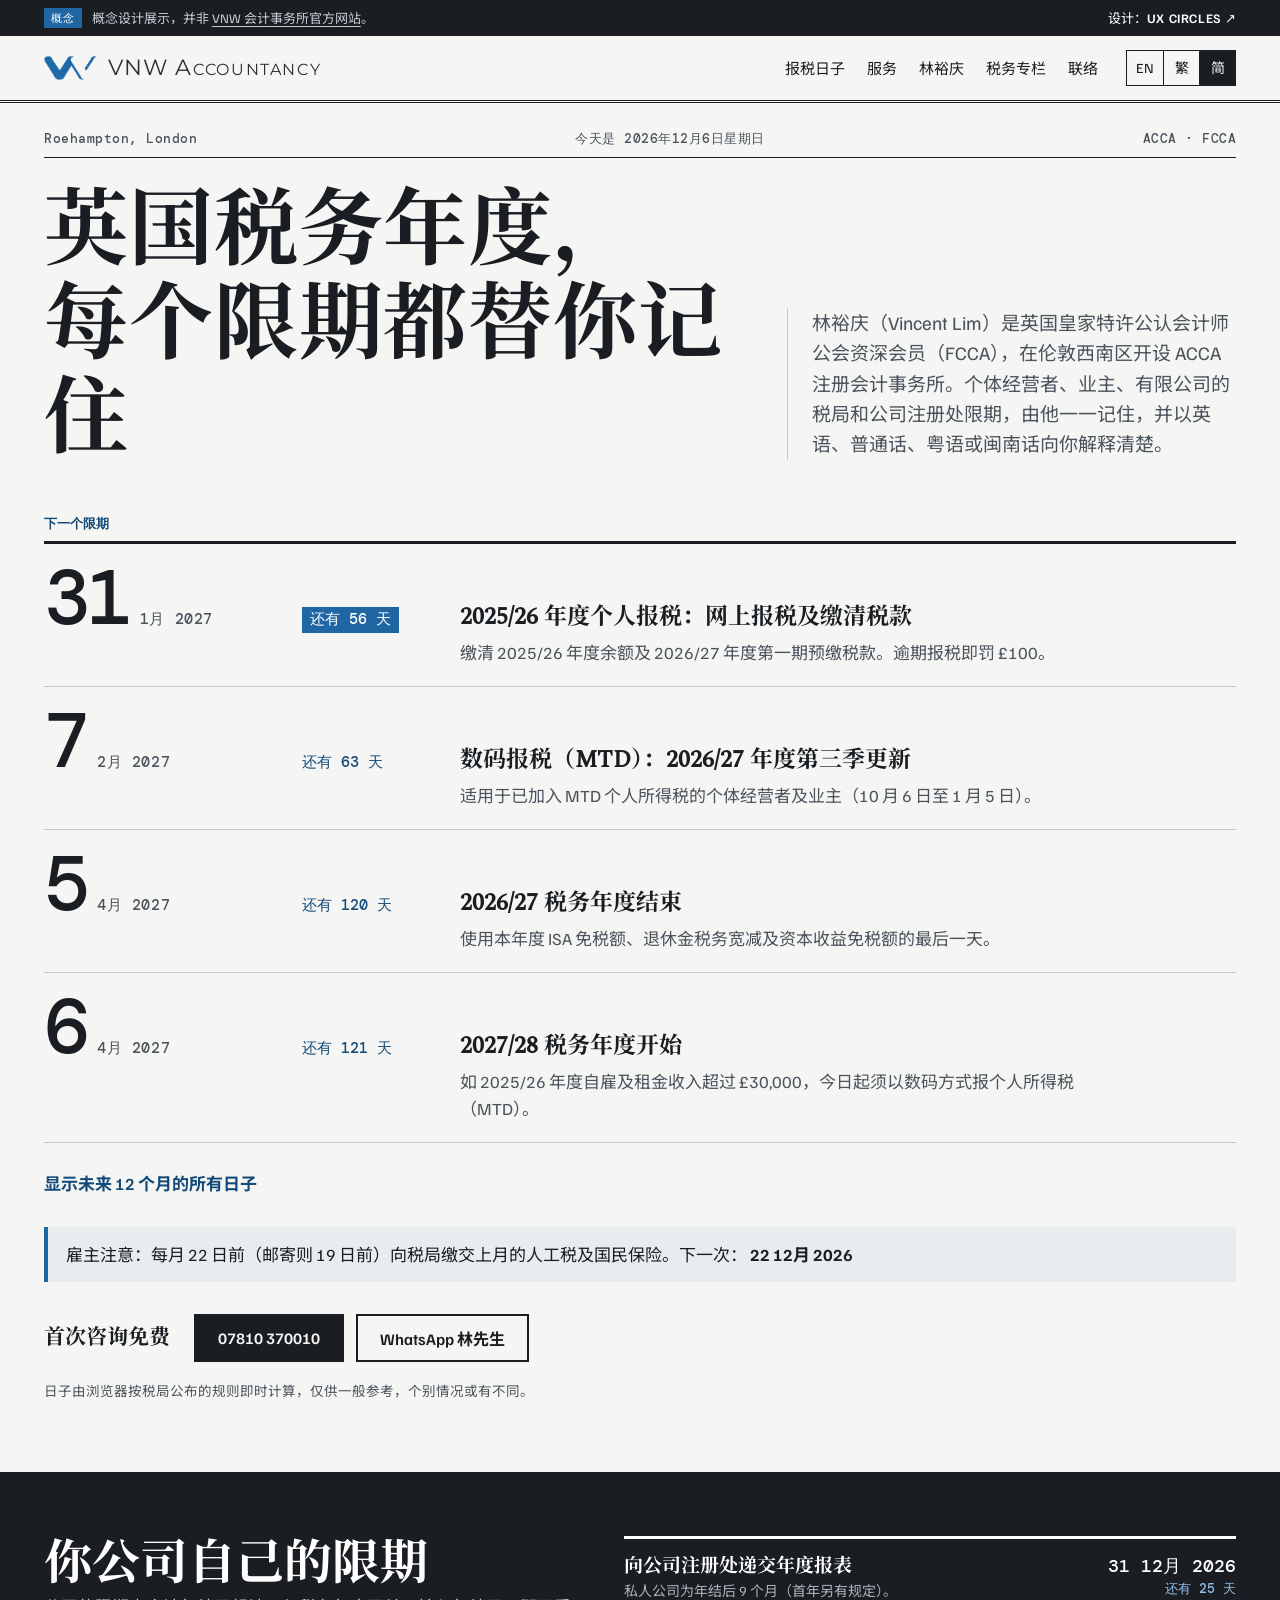
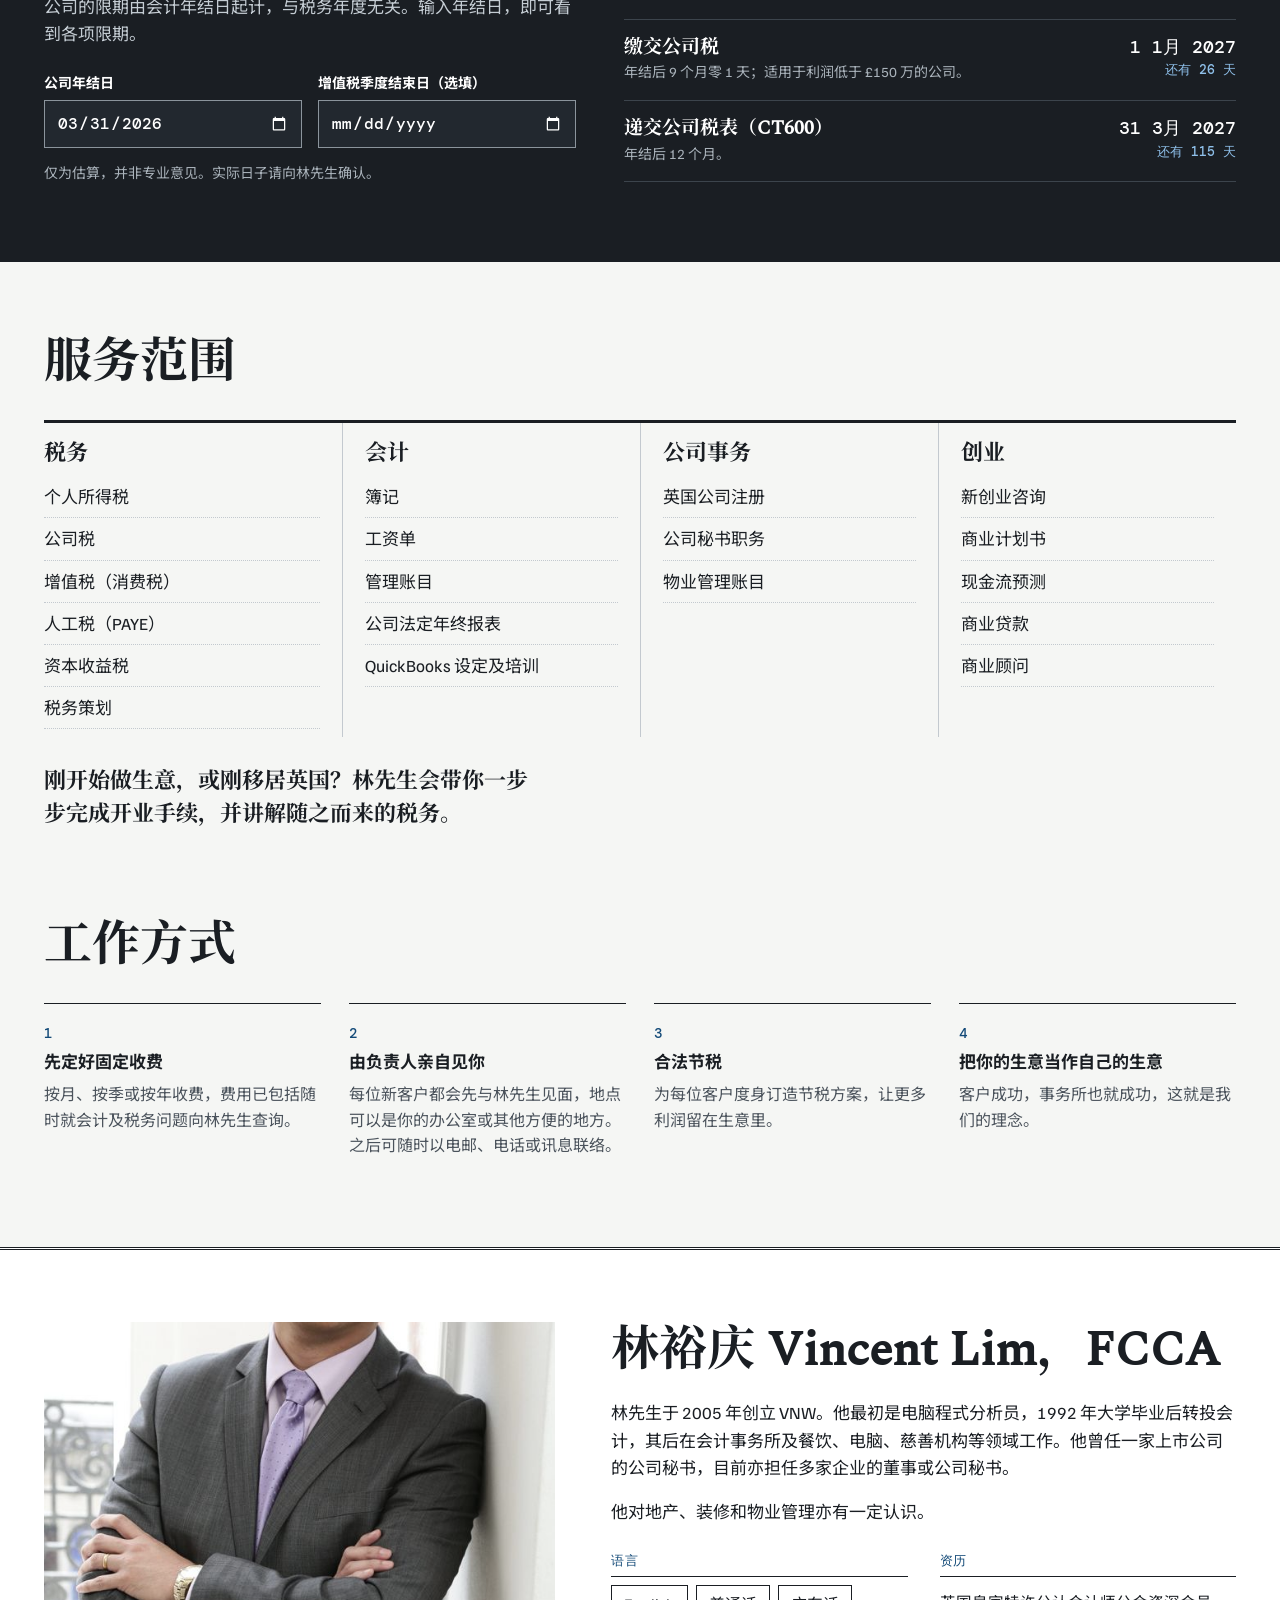
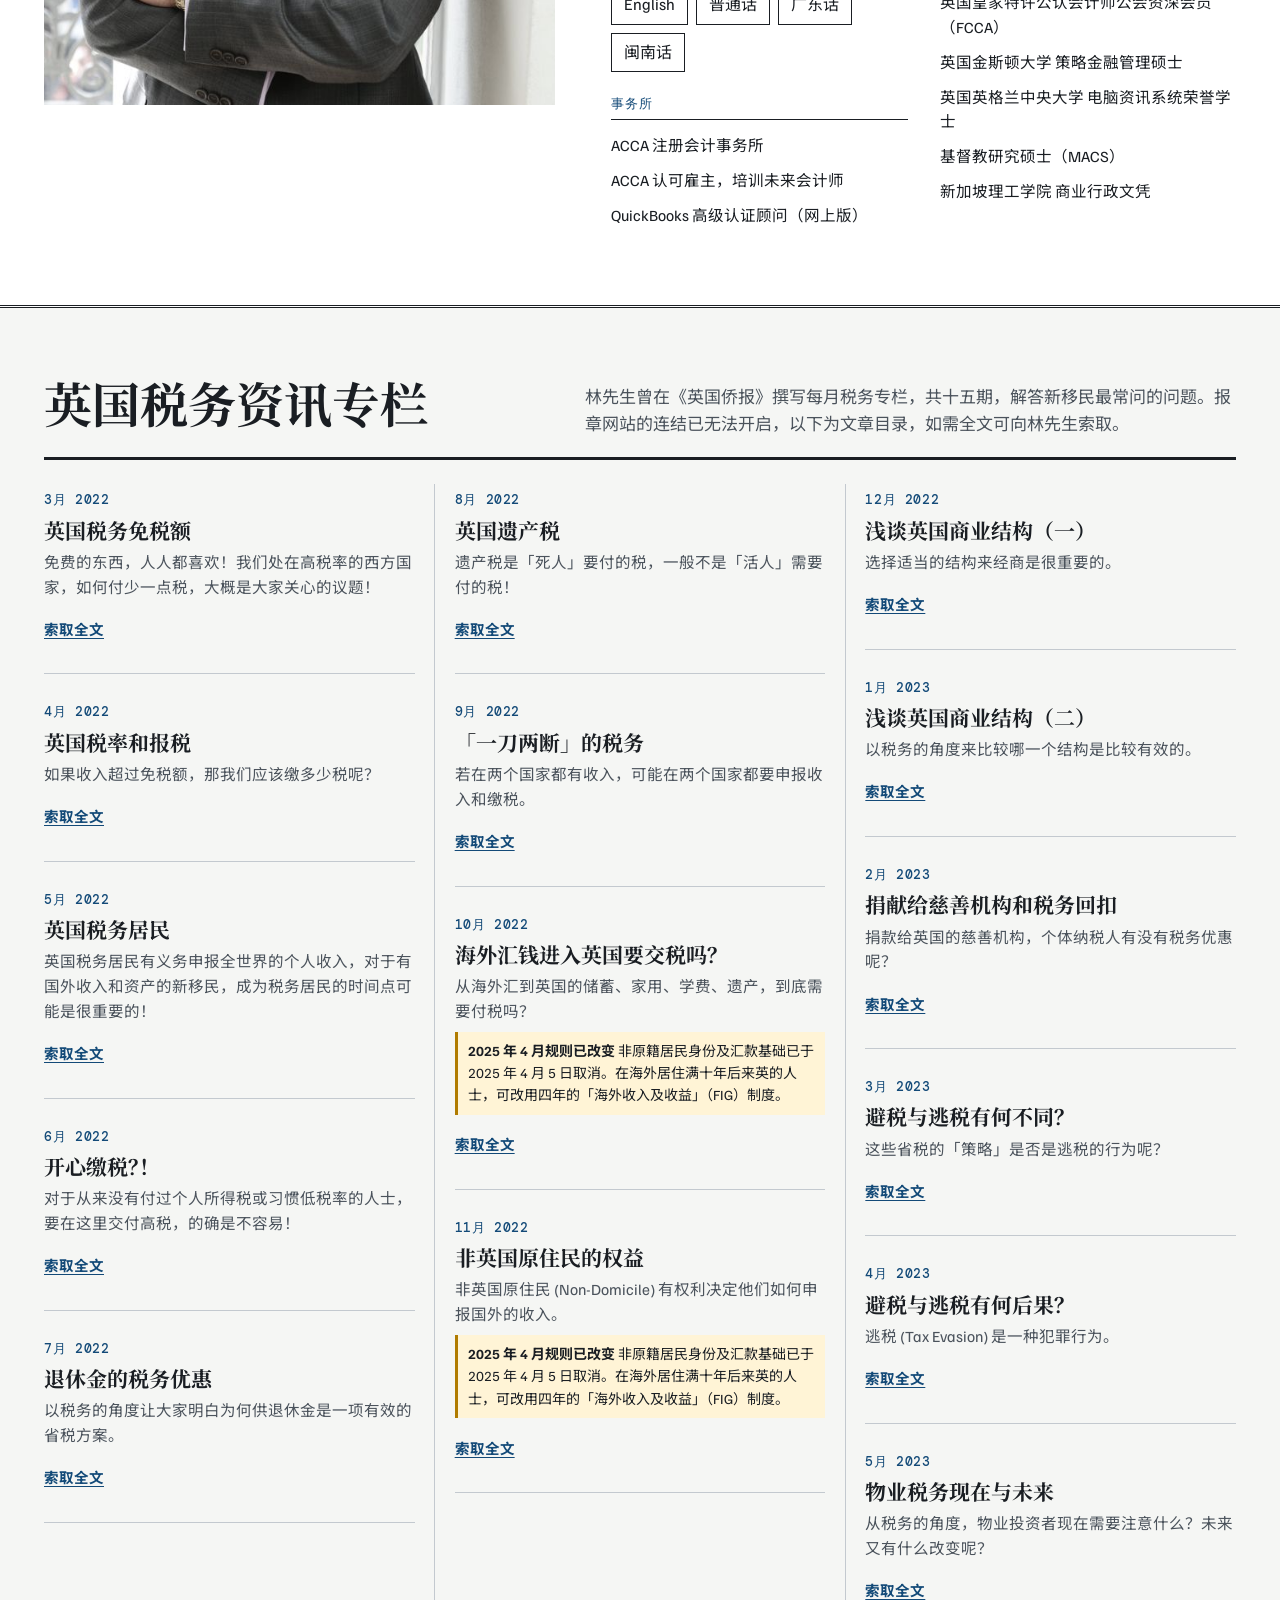
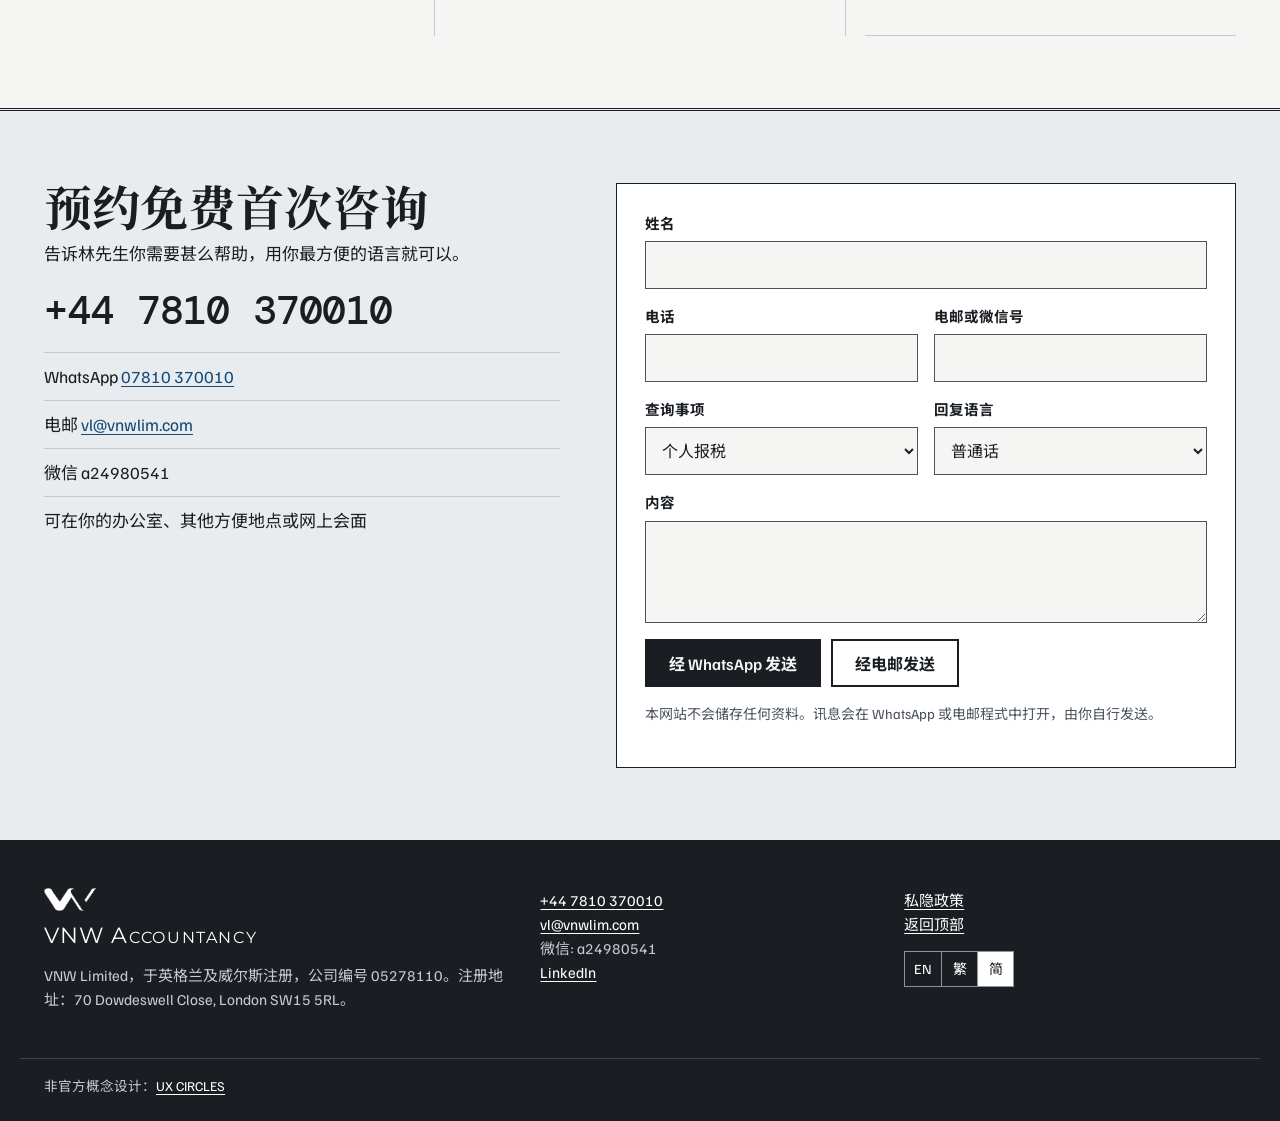
==== commit 0a0ae10d: "Standardise the UX CIRCLES concept credit Concept bar reads "Designed by UX CIRCLES" (設計：/设计：UX CIRC" ====
--- a/sc/index.html
+++ b/sc/index.html
@@ -20,7 +20,7 @@
 <a class="skip" href="#main">跳至正文</a>
 <div class="concept" role="note"><div class="concept-in">
 <p><span class="concept-tag">概念</span><span class="concept-long">概念设计展示，并非 <a href="https://www.vnwlim.com/" target="_blank" rel="noopener">VNW 会计事务所官方网站</a>。</span></p>
-<a class="concept-by" href="https://ux-circles.com/professionals" target="_blank" rel="noopener"><span class="concept-by-pre">设计： </span><strong>UX CIRCLES</strong> ↗</a></div></div><header class="mast" id="top">
+<a class="concept-by" href="https://ux-circles.com/professionals" target="_blank" rel="noopener"><span class="concept-by-pre">设计：</span><strong>UX CIRCLES</strong> ↗</a></div></div><header class="mast" id="top">
 <div class="mast-in">
 <a class="brand" href="./" aria-label="VNW Accountancy">
 <img src="../assets/img/vw-mark.png" width="61" height="27" alt=""><span class="brand-name" aria-hidden="true">VNW <span class="sc">Accountancy</span></span></a>
@@ -157,7 +157,7 @@
 <div><p><a href="../sc/privacy.html">私隐政策</a><br><a href="#top">返回顶部</a></p>
 <nav class="lang lang-foot" aria-label="Language / 语言"><a href="../" hreflang="en-GB" lang="en-GB" title="English">EN</a><a href="../zh/" hreflang="zh-Hant" lang="zh-Hant" title="繁体中文">繁</a><a href="../sc/" hreflang="zh-Hans" lang="zh-Hans" aria-current="true" title="简体中文">简</a></nav></div>
 </div>
-<p class="wrap foot-note">非官方概念设计： <a href="https://ux-circles.com/professionals" target="_blank" rel="noopener">UX CIRCLES</a></p>
+<p class="wrap foot-note">非官方概念设计：<a href="https://ux-circles.com/professionals" target="_blank" rel="noopener">UX CIRCLES</a></p>
 </footer>
 <nav class="mbar" aria-label="致电">
 <a href="tel:+447810370010">致电</a><a href="https://wa.me/447810370010" target="_blank" rel="noopener">WhatsApp</a><a href="mailto:vl@vnwlim.com">电邮</a>
